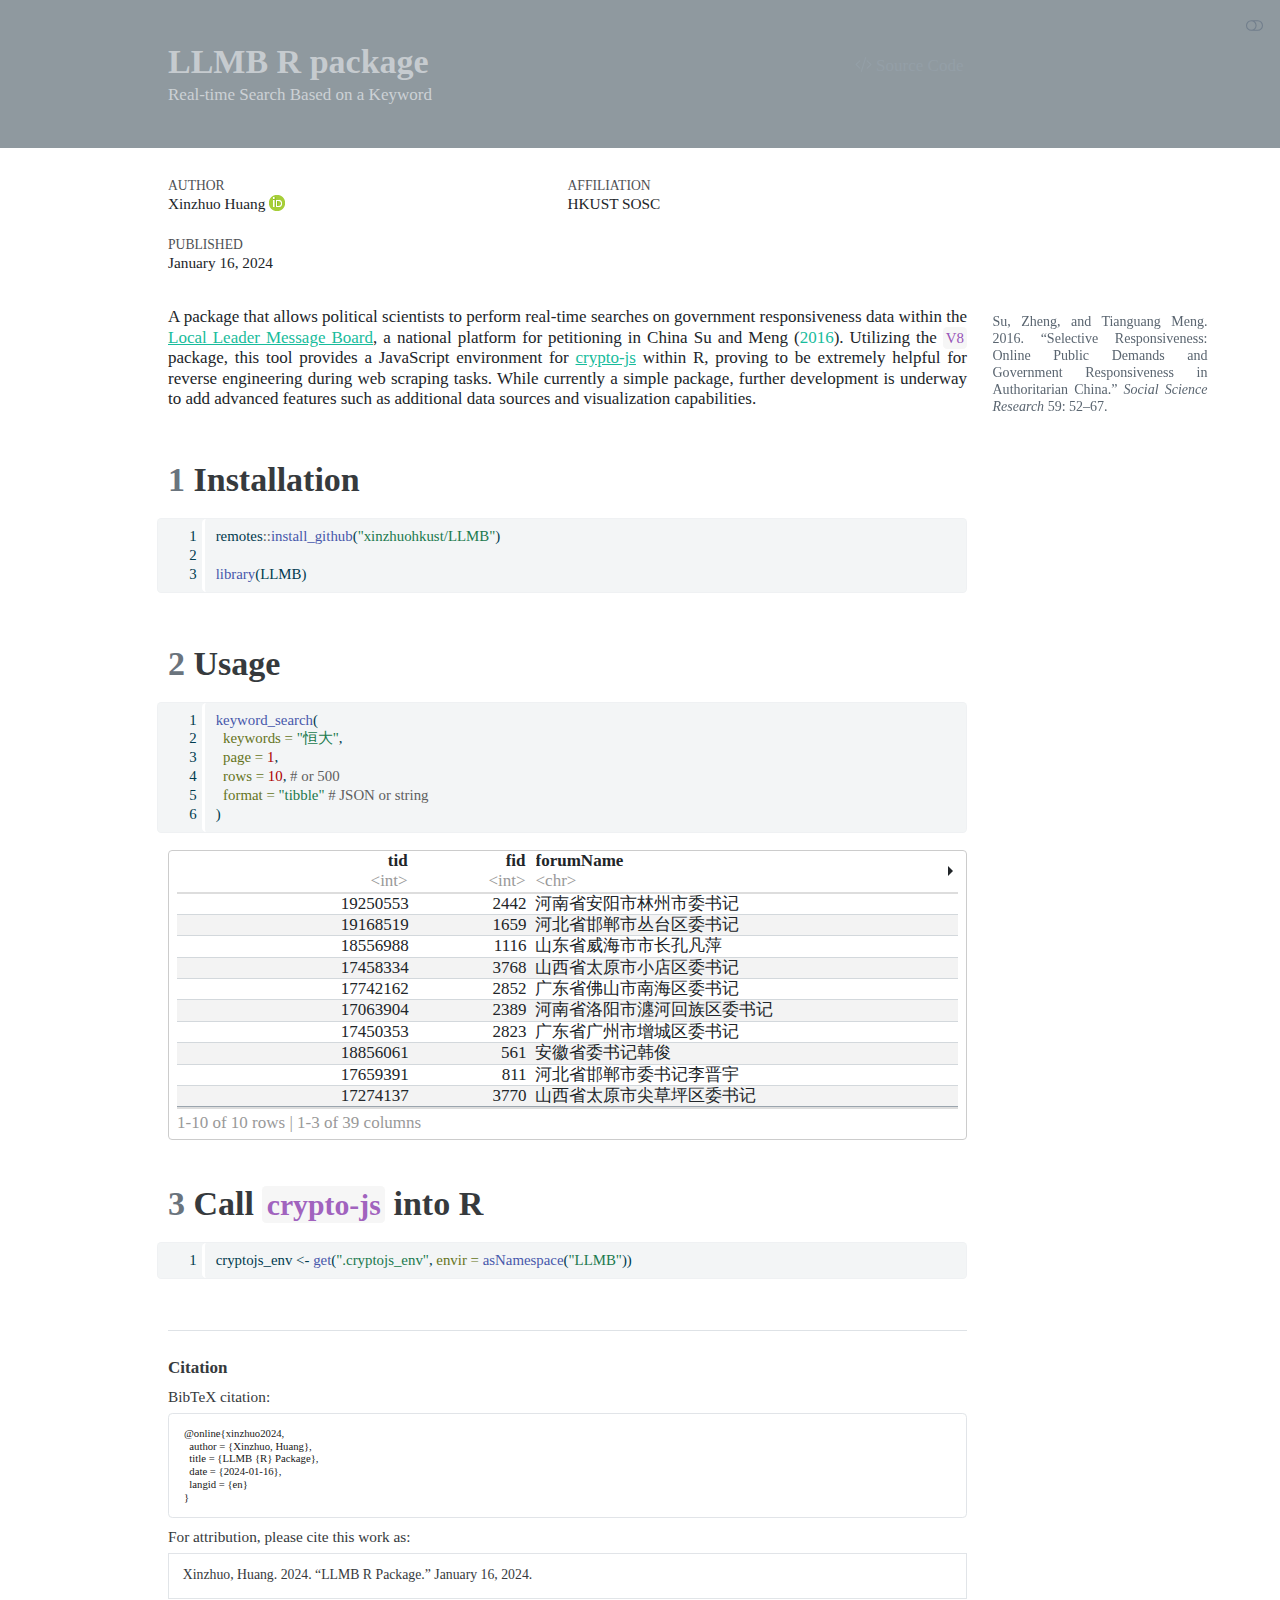
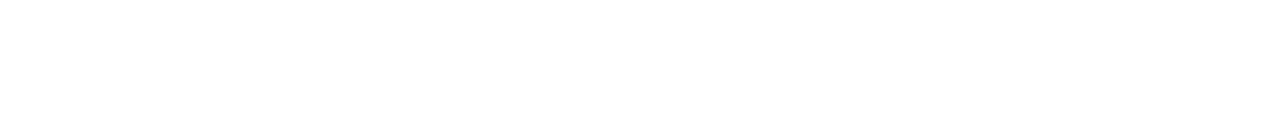
==== LLMB.html @ bee743d1 "Tue, Jan 16, 2024 11:33:37 PM" ====
<!DOCTYPE html>
<html xmlns="http://www.w3.org/1999/xhtml" lang="en" xml:lang="en"><head>

<meta charset="utf-8">
<meta name="generator" content="quarto-1.3.450">

<meta name="viewport" content="width=device-width, initial-scale=1.0, user-scalable=yes">

<meta name="author" content="Xinzhuo Huang">
<meta name="dcterms.date" content="2024-01-16">
<meta name="description" content="Real-time Search Based on a Keyword">

<title>LLMB R package</title>
<style>
code{white-space: pre-wrap;}
span.smallcaps{font-variant: small-caps;}
div.columns{display: flex; gap: min(4vw, 1.5em);}
div.column{flex: auto; overflow-x: auto;}
div.hanging-indent{margin-left: 1.5em; text-indent: -1.5em;}
ul.task-list{list-style: none;}
ul.task-list li input[type="checkbox"] {
  width: 0.8em;
  margin: 0 0.8em 0.2em -1em; /* quarto-specific, see https://github.com/quarto-dev/quarto-cli/issues/4556 */ 
  vertical-align: middle;
}
/* CSS for syntax highlighting */
pre > code.sourceCode { white-space: pre; position: relative; }
pre > code.sourceCode > span { display: inline-block; line-height: 1.25; }
pre > code.sourceCode > span:empty { height: 1.2em; }
.sourceCode { overflow: visible; }
code.sourceCode > span { color: inherit; text-decoration: inherit; }
div.sourceCode { margin: 1em 0; }
pre.sourceCode { margin: 0; }
@media screen {
div.sourceCode { overflow: auto; }
}
@media print {
pre > code.sourceCode { white-space: pre-wrap; }
pre > code.sourceCode > span { text-indent: -5em; padding-left: 5em; }
}
pre.numberSource code
  { counter-reset: source-line 0; }
pre.numberSource code > span
  { position: relative; left: -4em; counter-increment: source-line; }
pre.numberSource code > span > a:first-child::before
  { content: counter(source-line);
    position: relative; left: -1em; text-align: right; vertical-align: baseline;
    border: none; display: inline-block;
    -webkit-touch-callout: none; -webkit-user-select: none;
    -khtml-user-select: none; -moz-user-select: none;
    -ms-user-select: none; user-select: none;
    padding: 0 4px; width: 4em;
  }
pre.numberSource { margin-left: 3em;  padding-left: 4px; }
div.sourceCode
  {   }
@media screen {
pre > code.sourceCode > span > a:first-child::before { text-decoration: underline; }
}
/* CSS for citations */
div.csl-bib-body { }
div.csl-entry {
  clear: both;
}
.hanging-indent div.csl-entry {
  margin-left:2em;
  text-indent:-2em;
}
div.csl-left-margin {
  min-width:2em;
  float:left;
}
div.csl-right-inline {
  margin-left:2em;
  padding-left:1em;
}
div.csl-indent {
  margin-left: 2em;
}</style>


<script src="LLMB_files/libs/clipboard/clipboard.min.js"></script>
<script src="LLMB_files/libs/quarto-html/quarto.js"></script>
<script src="LLMB_files/libs/quarto-html/popper.min.js"></script>
<script src="LLMB_files/libs/quarto-html/tippy.umd.min.js"></script>
<script src="LLMB_files/libs/quarto-html/anchor.min.js"></script>
<link href="LLMB_files/libs/quarto-html/tippy.css" rel="stylesheet">
<link href="LLMB_files/libs/quarto-html/quarto-syntax-highlighting.css" rel="stylesheet" class="quarto-color-scheme" id="quarto-text-highlighting-styles">
<link href="LLMB_files/libs/quarto-html/quarto-syntax-highlighting-dark.css" rel="prefetch" class="quarto-color-scheme quarto-color-alternate" id="quarto-text-highlighting-styles">
<script src="LLMB_files/libs/bootstrap/bootstrap.min.js"></script>
<link href="LLMB_files/libs/bootstrap/bootstrap-icons.css" rel="stylesheet">
<link href="LLMB_files/libs/bootstrap/bootstrap.min.css" rel="stylesheet" class="quarto-color-scheme" id="quarto-bootstrap" data-mode="light">
<link href="LLMB_files/libs/bootstrap/bootstrap-dark.min.css" rel="prefetch" class="quarto-color-scheme quarto-color-alternate" id="quarto-bootstrap" data-mode="dark">
<style>html{ scroll-behavior: smooth; }</style>
<script type="application/json" class="js-hypothesis-config">
{
  "theme": "clean"
}
</script>
<script async="" src="https://hypothes.is/embed.js"></script>
<style>

      .quarto-title-block .quarto-title-banner {
        background: #8F999F;
      }
</style>

<link href="LLMB_files/libs/pagedtable-1.1/css/pagedtable.css" rel="stylesheet">
<script src="LLMB_files/libs/pagedtable-1.1/js/pagedtable.js"></script>


</head>

<body>

<header id="title-block-header" class="quarto-title-block default page-columns page-full">
  <div class="quarto-title-banner page-columns page-full">
    <div class="quarto-title column-body">
      <div class="quarto-title-block"><div><h1 class="title">LLMB R package</h1><button type="button" class="btn code-tools-button" id="quarto-code-tools-source"><i class="bi"></i> Source Code</button></div></div>
                  <div>
        <div class="description">
          Real-time Search Based on a Keyword
        </div>
      </div>
                </div>
  </div>
    
  <div class="quarto-title-meta-author">
    <div class="quarto-title-meta-heading">Author</div>
    <div class="quarto-title-meta-heading">Affiliation</div>
    
      <div class="quarto-title-meta-contents">
      <p class="author">Xinzhuo Huang <a href="https://orcid.org/0009-0007-6448-5114" class="quarto-title-author-orcid"> <img src="[data-uri]"></a></p>
    </div>
      <div class="quarto-title-meta-contents">
          <p class="affiliation">
              HKUST SOSC
            </p>
        </div>
      </div>

  <div class="quarto-title-meta">

        
      <div>
      <div class="quarto-title-meta-heading">Published</div>
      <div class="quarto-title-meta-contents">
        <p class="date">January 16, 2024</p>
      </div>
    </div>
    
      
    </div>
    
  
  </header><div id="quarto-content" class="page-columns page-rows-contents page-layout-article">
<div id="quarto-margin-sidebar" class="sidebar margin-sidebar">
</div>
<main class="content quarto-banner-title-block page-columns page-full" id="quarto-document-content">




<style>
body {text-align: justify}
</style>
<p>A package that allows political scientists to perform real-time searches on government responsiveness data within the <a href="https://liuyan.people.com.cn/">Local Leader Message Board</a>, a national platform for petitioning in China <span class="citation" data-cites="su2016selective">Su and Meng (<a href="#ref-su2016selective" role="doc-biblioref">2016</a>)</span>. Utilizing the <code>V8</code> package, this tool provides a JavaScript environment for <a href="https://www.npmjs.com/package/crypto-js">crypto-js</a> within R, proving to be extremely helpful for reverse engineering during web scraping tasks. While currently a simple package, further development is underway to add advanced features such as additional data sources and visualization capabilities.</p>
<div class="no-row-height column-margin column-container"><div id="ref-su2016selective" class="csl-entry" role="listitem">
Su, Zheng, and Tianguang Meng. 2016. <span>“Selective Responsiveness: Online Public Demands and Government Responsiveness in Authoritarian China.”</span> <em>Social Science Research</em> 59: 52–67.
</div></div><section id="installation" class="level1" data-number="1">
<h1 data-number="1"><span class="header-section-number">1</span> Installation</h1>
<div class="cell">
<div class="sourceCode cell-code" id="cb1"><pre class="sourceCode numberSource r number-lines code-with-copy"><code class="sourceCode r"><span id="cb1-1"><a href="#cb1-1"></a>remotes<span class="sc">::</span><span class="fu">install_github</span>(<span class="st">"xinzhuohkust/LLMB"</span>)</span>
<span id="cb1-2"><a href="#cb1-2"></a></span>
<span id="cb1-3"><a href="#cb1-3"></a><span class="fu">library</span>(LLMB)</span></code><button title="Copy to Clipboard" class="code-copy-button"><i class="bi"></i></button></pre></div>
</div>
</section>
<section id="usage" class="level1" data-number="2">
<h1 data-number="2"><span class="header-section-number">2</span> Usage</h1>
<div class="cell">
<div class="sourceCode cell-code" id="cb2"><pre class="sourceCode numberSource r number-lines code-with-copy"><code class="sourceCode r"><span id="cb2-1"><a href="#cb2-1"></a><span class="fu">keyword_search</span>(</span>
<span id="cb2-2"><a href="#cb2-2"></a>  <span class="at">keywords =</span> <span class="st">"恒大"</span>,</span>
<span id="cb2-3"><a href="#cb2-3"></a>  <span class="at">page =</span> <span class="dv">1</span>,</span>
<span id="cb2-4"><a href="#cb2-4"></a>  <span class="at">rows =</span> <span class="dv">10</span>, <span class="co"># or 500</span></span>
<span id="cb2-5"><a href="#cb2-5"></a>  <span class="at">format =</span> <span class="st">"tibble"</span> <span class="co"># JSON or string</span></span>
<span id="cb2-6"><a href="#cb2-6"></a>)</span></code><button title="Copy to Clipboard" class="code-copy-button"><i class="bi"></i></button></pre></div>
</div>
<div class="cell">
<div class="cell-output-display">

<div data-pagedtable="false">
  <script data-pagedtable-source="" type="application/json">
{"columns":[{"label":["tid"],"name":[1],"type":["int"],"align":["right"]},{"label":["fid"],"name":[2],"type":["int"],"align":["right"]},{"label":["forumName"],"name":[3],"type":["chr"],"align":["left"]},{"label":["subject"],"name":[4],"type":["chr"],"align":["left"]},{"label":["nickName"],"name":[5],"type":["chr"],"align":["left"]},{"label":["typeId"],"name":[6],"type":["int"],"align":["right"]},{"label":["domainId"],"name":[7],"type":["int"],"align":["right"]},{"label":["typeName"],"name":[8],"type":["chr"],"align":["left"]},{"label":["domainName"],"name":[9],"type":["chr"],"align":["left"]},{"label":["stateInfo"],"name":[10],"type":["chr"],"align":["left"]},{"label":["createDateline"],"name":[11],"type":["dttm"],"align":["right"]},{"label":["dateline"],"name":[12],"type":["dttm"],"align":["right"]},{"label":["userType"],"name":[13],"type":["int"],"align":["right"]},{"label":["videoDuration"],"name":[14],"type":["int"],"align":["right"]},{"label":["content"],"name":[15],"type":["chr"],"align":["left"]},{"label":["threadsCheckTime"],"name":[16],"type":["int"],"align":["right"]},{"label":["attachment"],"name":[17],"type":["int"],"align":["right"]},{"label":["threadState"],"name":[18],"type":["int"],"align":["right"]},{"label":["lastAnswerTime"],"name":[19],"type":["int"],"align":["right"]},{"label":["feedbackState"],"name":[20],"type":["int"],"align":["right"]},{"label":["processState"],"name":[21],"type":["int"],"align":["right"]},{"label":["traceState"],"name":[22],"type":["int"],"align":["right"]},{"label":["traceStateDesc"],"name":[23],"type":["chr"],"align":["left"]},{"label":["fav"],"name":[24],"type":["int"],"align":["right"]},{"label":["favNum"],"name":[25],"type":["int"],"align":["right"]},{"label":["likesNum"],"name":[26],"type":["int"],"align":["right"]},{"label":["position"],"name":[27],"type":["int"],"align":["right"]},{"label":["markState"],"name":[28],"type":["int"],"align":["right"]},{"label":["publicAttachment"],"name":[29],"type":["int"],"align":["right"]},{"label":["publicState"],"name":[30],"type":["int"],"align":["right"]},{"label":["lastUpdate"],"name":[31],"type":["dttm"],"align":["right"]},{"label":["collectId"],"name":[32],"type":["int"],"align":["right"]},{"label":["topicId"],"name":[33],"type":["int"],"align":["right"]},{"label":["satisfactionType"],"name":[34],"type":["int"],"align":["right"]},{"label":["forumPathName"],"name":[35],"type":["chr"],"align":["left"]},{"label":["leaderAttention"],"name":[36],"type":["int"],"align":["right"]},{"label":["hurryAuthority"],"name":[37],"type":["int"],"align":["right"]},{"label":["readState"],"name":[38],"type":["int"],"align":["right"]},{"label":["threadPlace"],"name":[39],"type":["chr"],"align":["left"]}],"data":[{"1":"19250553","2":"2442","3":"河南省安阳市林州市委书记","4":"林州<label style='color:#D5313F'>恒<\/label><label style='color:#D5313F'>大<\/label>燃气","5":"18********5","6":"2","7":"7","8":"投诉/求助","9":"城建","10":"已办理","11":"2023-11-13 11:57:02","12":"2023-11-13 11:57:02","13":"0","14":"0","15":"林州<label style='color:#D5313F'>恒<\/label><label style='color:#D5313F'>大<\/label>燃气什么时间能通？今年暖气会不会通？","16":"1699922963","17":"0","18":"1","19":"1700613577","20":"0","21":"2","22":"3","23":"已回复待评价","24":"0","25":"0","26":"0","27":"0","28":"0","29":"0","30":"1","31":"2023-12-07 08:41:29","32":"0","33":"0","34":"2","35":"河南省林州市委书记","36":"0","37":"0","38":"0","39":"NA"},{"1":"19168519","2":"1659","3":"河北省邯郸市丛台区委书记","4":"丛台区<label style='color:#D5313F'>恒<\/label><label style='color:#D5313F'>大<\/label>绿洲","5":"18********8","6":"1","7":"7","8":"咨询","9":"城建","10":"已办理","11":"2023-11-01 09:27:46","12":"2023-11-01 09:27:46","13":"0","14":"0","15":"丛台区<label style='color:#D5313F'>恒<\/label><label style='color:#D5313F'>大<\/label>绿洲小区何时接入市政管网，何时有暖气，燃气，正式电。","16":"1698887325","17":"0","18":"1","19":"1702356056","20":"0","21":"1","22":"3","23":"已回复待评价","24":"0","25":"0","26":"0","27":"0","28":"0","29":"0","30":"1","31":"2023-12-27 12:41:53","32":"0","33":"0","34":"2","35":"河北省丛台区委书记","36":"0","37":"0","38":"0","39":"河北省邯郸市丛台区政府街与卢生庙南路交汇处东南侧（邯郸恒大绿洲）"},{"1":"18556988","2":"1116","3":"山东省威海市市长孔凡萍","4":"威海<label style='color:#D5313F'>恒<\/label><label style='color:#D5313F'>大<\/label>影院","5":"13********9","6":"2","7":"10","8":"投诉/求助","9":"文娱","10":"已办理","11":"2023-08-01 11:22:37","12":"2023-08-01 11:22:37","13":"0","14":"0","15":"<label style='color:#D5313F'>恒<\/label><label style='color:#D5313F'>大<\/label>影城内所有电梯都不好用，很不方便。希望部门处理","16":"1690871989","17":"0","18":"1","19":"1692174049","20":"0","21":"0","22":"3","23":"已回复待评价","24":"0","25":"0","26":"0","27":"0","28":"0","29":"0","30":"1","31":"2023-08-31 16:23:11","32":"0","33":"0","34":"2","35":"山东省威海市市长孔凡萍","36":"0","37":"0","38":"0","39":"NA"},{"1":"17458334","2":"3768","3":"山西省太原市小店区委书记","4":"<label style='color:#D5313F'>恒<\/label><label style='color:#D5313F'>大<\/label>绿洲漏水","5":"15********5","6":"2","7":"7","8":"投诉/求助","9":"城建","10":"已办理","11":"2023-03-01 11:55:55","12":"2023-03-01 11:55:55","13":"0","14":"0","15":"<label style='color:#D5313F'>恒<\/label><label style='color:#D5313F'>大<\/label>绿洲十一号楼整体漏水十年之久得不到解决，一楼家里都没办法住人了。","16":"1677661976","17":"0","18":"1","19":"1679018532","20":"0","21":"0","22":"1","23":"已回复待评价","24":"0","25":"1","26":"0","27":"0","28":"0","29":"0","30":"1","31":"2023-03-17 10:02:12","32":"0","33":"147","34":"0","35":"山西省小店区委书记","36":"0","37":"0","38":"0","39":"NA"},{"1":"17742162","2":"2852","3":"广东省佛山市南海区委书记","4":"<label style='color:#D5313F'>恒<\/label><label style='color:#D5313F'>大<\/label>悦府小学还是村小","5":"13********0","6":"2","7":"14","8":"投诉/求助","9":"教育","10":"已办理","11":"2023-04-07 08:37:39","12":"2023-04-07 08:37:39","13":"0","14":"0","15":"<label style='color:#D5313F'>恒<\/label><label style='color:#D5313F'>大<\/label>悦府交楼5年，3000多户的小区，门口的滨湖路规划通往穗盐西路，交楼5年，一直未通<label style='color:#D5313F'>恒<\/label><label style='color:#D5313F'>大<\/label>悦府一个南海艺术中心核心区的楼盘，小学还是河西小学诉求1、政府尽快打通滨湖路到穗盐西路的道路，改善民生2解决<label style='color:#D5313F'>恒<\/label><label style='color:#D5313F'>大<\/label>悦府的优质公立学位问题，暂未新建的话，分配到石门<label style='color:#D5313F'>大<\/label>沥小学。请政府重视<label style='color:#D5313F'>恒<\/label><label style='color:#D5313F'>大<\/label>悦府的问题，谢谢","16":"1680944492","17":"0","18":"1","19":"1682300726","20":"0","21":"2","22":"1","23":"已回复待评价","24":"0","25":"1","26":"0","27":"0","28":"0","29":"0","30":"1","31":"2023-04-24 09:45:26","32":"0","33":"0","34":"0","35":"广东省南海区委书记","36":"0","37":"0","38":"0","39":"NA"},{"1":"17063904","2":"2389","3":"河南省洛阳市瀍河回族区委书记","4":"<label style='color:#D5313F'>恒<\/label><label style='color:#D5313F'>大<\/label>绿洲乱停车","5":"17********2","6":"5","7":"7","8":"建言","9":"城建","10":"已办理","11":"2023-01-01 20:23:35","12":"2023-01-01 20:23:35","13":"0","14":"0","15":"<label style='color:#D5313F'>恒<\/label><label style='color:#D5313F'>大<\/label>绿洲西区三川大道辅道。三车道违停车辆能占用两个车道，严重影响车辆通行安全。 \\n中州东路<label style='color:#D5313F'>恒<\/label><label style='color:#D5313F'>大<\/label>绿洲天弟门口，违停车辆能从非机动车道排到中州路上，严重影响出行安全。","16":"1672636344","17":"0","18":"1","19":"1673853890","20":"1","21":"0","22":"3","23":"一次评价待解释","24":"0","25":"0","26":"0","27":"0","28":"0","29":"0","30":"1","31":"2023-11-22 13:46:24","32":"0","33":"0","34":"1","35":"河南省瀍河回族区委书记","36":"0","37":"0","38":"0","39":"NA"},{"1":"17450353","2":"2823","3":"广东省广州市增城区委书记","4":"请问<label style='color:#D5313F'>恒<\/label><label style='color:#D5313F'>大<\/label>紫荆学府的小学目前有何进展","5":"18********0","6":"1","7":"7","8":"咨询","9":"城建","10":"已办理","11":"2023-02-28 16:32:53","12":"2023-02-28 16:32:53","13":"0","14":"0","15":"<label style='color:#D5313F'>恒<\/label><label style='color:#D5313F'>大<\/label>紫荆学府附近有个小学，之前是<label style='color:#D5313F'>恒<\/label><label style='color:#D5313F'>大<\/label>复杂建设的，现在<label style='color:#D5313F'>恒<\/label><label style='color:#D5313F'>大<\/label>退场以后这个学校一直停工。请问这个学校目前有什么安排","16":"1677652220","17":"0","18":"1","19":"1678088276","20":"0","21":"2","22":"1","23":"已回复待评价","24":"0","25":"0","26":"0","27":"0","28":"0","29":"0","30":"1","31":"2023-03-06 15:37:56","32":"0","33":"0","34":"0","35":"广东省增城区委书记","36":"0","37":"0","38":"0","39":"NA"},{"1":"18856061","2":"561","3":"安徽省委书记韩俊","4":"铜陵<label style='color:#D5313F'>恒<\/label><label style='color:#D5313F'>大<\/label>御府物业费问题","5":"18********0","6":"2","7":"7","8":"投诉/求助","9":"城建","10":"已办理","11":"2023-09-10 13:32:06","12":"2023-09-10 13:32:06","13":"0","14":"0","15":"尊敬的市委书记，我是一名遵纪守法的公民，现有以下事情求助市委市政府：1、购买铜陵<label style='color:#D5313F'>恒<\/label><label style='color:#D5313F'>大<\/label>御府房屋时承诺减免3年物业费，现<label style='color:#D5313F'>恒<\/label><label style='color:#D5313F'>大<\/label>御府物业公司拒不承认，还催缴我的物业费。希望<label style='color:#D5313F'>恒<\/label><label style='color:#D5313F'>大<\/label>物业遵守法律，尊重契约，履行减免三年物业费。2、<label style='color:#D5313F'>恒<\/label><label style='color:#D5313F'>大<\/label>御府交房时未精装修完成，装修甩项补偿了7万多的空头“支票”，万般无奈下选了一个车","16":"1694401740","17":"0","18":"1","19":"1695112430","20":"0","21":"0","22":"3","23":"已回复待评价","24":"0","25":"0","26":"0","27":"0","28":"0","29":"0","30":"1","31":"2023-10-04 16:34:33","32":"0","33":"0","34":"2","35":"安徽省委书记韩俊","36":"0","37":"0","38":"0","39":"NA"},{"1":"17659391","2":"811","3":"河北省邯郸市委书记李晋宇","4":"丛台区<label style='color:#D5313F'>恒<\/label><label style='color:#D5313F'>大<\/label>绿洲孩子无学可上","5":"15********2","6":"2","7":"14","8":"投诉/求助","9":"教育","10":"已办理","11":"2023-03-24 16:48:29","12":"2023-03-24 16:48:29","13":"0","14":"0","15":"我是邯郸市丛台区<label style='color:#D5313F'>恒<\/label><label style='color:#D5313F'>大<\/label>绿洲业主，现在<label style='color:#D5313F'>恒<\/label><label style='color:#D5313F'>大<\/label>绿洲已交房，可是孩子无法上学，没有片内小学，现在孩子无学可上了，诚请领导协调孩子上学问题。","16":"1679834996","17":"0","18":"1","19":"1681721970","20":"0","21":"1","22":"1","23":"已回复待评价","24":"0","25":"1","26":"0","27":"0","28":"0","29":"0","30":"1","31":"2023-04-17 16:59:30","32":"0","33":"0","34":"0","35":"河北省邯郸市委书记李晋宇","36":"0","37":"0","38":"0","39":"河北省邯郸市丛台区中华北大街（丛台区黄粱梦镇芦英堡村）"},{"1":"17274137","2":"3770","3":"山西省太原市尖草坪区委书记","4":"<label style='color:#D5313F'>恒<\/label><label style='color:#D5313F'>大<\/label>御景湾对口学校咨询","5":"13********5","6":"1","7":"14","8":"咨询","9":"教育","10":"已办理","11":"2023-02-08 15:31:59","12":"2023-02-08 15:31:59","13":"0","14":"0","15":"1.<label style='color:#D5313F'>恒<\/label><label style='color:#D5313F'>大<\/label>御景湾对口中学是哪一所2.<label style='color:#D5313F'>恒<\/label><label style='color:#D5313F'>大<\/label>御景湾小升初是需要摇号么，还是直升","16":"1675987416","17":"0","18":"1","19":"1677139434","20":"0","21":"2","22":"1","23":"已回复待评价","24":"0","25":"0","26":"0","27":"0","28":"0","29":"0","30":"1","31":"2023-02-23 16:03:54","32":"0","33":"0","34":"0","35":"山西省尖草坪区委书记","36":"0","37":"0","38":"0","39":"NA"}],"options":{"columns":{"min":{},"max":[10]},"rows":{"min":[10],"max":[10]},"pages":{}}}
  </script>
</div>
</div>
</div>
</section>
<section id="call-crypto-js-into-r" class="level1" data-number="3">
<h1 data-number="3"><span class="header-section-number">3</span> Call <code>crypto-js</code> into R</h1>
<div class="cell">
<div class="sourceCode cell-code" id="cb3"><pre class="sourceCode numberSource r number-lines code-with-copy"><code class="sourceCode r"><span id="cb3-1"><a href="#cb3-1"></a>cryptojs_env <span class="ot">&lt;-</span> <span class="fu">get</span>(<span class="st">".cryptojs_env"</span>, <span class="at">envir =</span> <span class="fu">asNamespace</span>(<span class="st">"LLMB"</span>))</span></code><button title="Copy to Clipboard" class="code-copy-button"><i class="bi"></i></button></pre></div>
</div>
<!-- -->


</section>

<div id="quarto-appendix" class="default"><section class="quarto-appendix-contents"><h2 class="anchored quarto-appendix-heading">Citation</h2><div><div class="quarto-appendix-secondary-label">BibTeX citation:</div><pre class="sourceCode code-with-copy quarto-appendix-bibtex"><code class="sourceCode bibtex">@online{xinzhuo2024,
  author = {Xinzhuo, Huang},
  title = {LLMB {R} Package},
  date = {2024-01-16},
  langid = {en}
}
</code><button title="Copy to Clipboard" class="code-copy-button"><i class="bi"></i></button></pre><div class="quarto-appendix-secondary-label">For attribution, please cite this work as:</div><div id="ref-xinzhuo2024" class="csl-entry quarto-appendix-citeas" role="listitem">
Xinzhuo, Huang. 2024. <span>“LLMB R Package.”</span> January 16, 2024.
</div></div></section></div></main>
<!-- /main column -->
<script id="quarto-html-after-body" type="application/javascript">
window.document.addEventListener("DOMContentLoaded", function (event) {
  const toggleBodyColorMode = (bsSheetEl) => {
    const mode = bsSheetEl.getAttribute("data-mode");
    const bodyEl = window.document.querySelector("body");
    if (mode === "dark") {
      bodyEl.classList.add("quarto-dark");
      bodyEl.classList.remove("quarto-light");
    } else {
      bodyEl.classList.add("quarto-light");
      bodyEl.classList.remove("quarto-dark");
    }
  }
  const toggleBodyColorPrimary = () => {
    const bsSheetEl = window.document.querySelector("link#quarto-bootstrap");
    if (bsSheetEl) {
      toggleBodyColorMode(bsSheetEl);
    }
  }
  toggleBodyColorPrimary();  
  const disableStylesheet = (stylesheets) => {
    for (let i=0; i < stylesheets.length; i++) {
      const stylesheet = stylesheets[i];
      stylesheet.rel = 'prefetch';
    }
  }
  const enableStylesheet = (stylesheets) => {
    for (let i=0; i < stylesheets.length; i++) {
      const stylesheet = stylesheets[i];
      stylesheet.rel = 'stylesheet';
    }
  }
  const manageTransitions = (selector, allowTransitions) => {
    const els = window.document.querySelectorAll(selector);
    for (let i=0; i < els.length; i++) {
      const el = els[i];
      if (allowTransitions) {
        el.classList.remove('notransition');
      } else {
        el.classList.add('notransition');
      }
    }
  }
  const toggleColorMode = (alternate) => {
    // Switch the stylesheets
    const alternateStylesheets = window.document.querySelectorAll('link.quarto-color-scheme.quarto-color-alternate');
    manageTransitions('#quarto-margin-sidebar .nav-link', false);
    if (alternate) {
      enableStylesheet(alternateStylesheets);
      for (const sheetNode of alternateStylesheets) {
        if (sheetNode.id === "quarto-bootstrap") {
          toggleBodyColorMode(sheetNode);
        }
      }
    } else {
      disableStylesheet(alternateStylesheets);
      toggleBodyColorPrimary();
    }
    manageTransitions('#quarto-margin-sidebar .nav-link', true);
    // Switch the toggles
    const toggles = window.document.querySelectorAll('.quarto-color-scheme-toggle');
    for (let i=0; i < toggles.length; i++) {
      const toggle = toggles[i];
      if (toggle) {
        if (alternate) {
          toggle.classList.add("alternate");     
        } else {
          toggle.classList.remove("alternate");
        }
      }
    }
    // Hack to workaround the fact that safari doesn't
    // properly recolor the scrollbar when toggling (#1455)
    if (navigator.userAgent.indexOf('Safari') > 0 && navigator.userAgent.indexOf('Chrome') == -1) {
      manageTransitions("body", false);
      window.scrollTo(0, 1);
      setTimeout(() => {
        window.scrollTo(0, 0);
        manageTransitions("body", true);
      }, 40);  
    }
  }
  const isFileUrl = () => { 
    return window.location.protocol === 'file:';
  }
  const hasAlternateSentinel = () => {  
    let styleSentinel = getColorSchemeSentinel();
    if (styleSentinel !== null) {
      return styleSentinel === "alternate";
    } else {
      return false;
    }
  }
  const setStyleSentinel = (alternate) => {
    const value = alternate ? "alternate" : "default";
    if (!isFileUrl()) {
      window.localStorage.setItem("quarto-color-scheme", value);
    } else {
      localAlternateSentinel = value;
    }
  }
  const getColorSchemeSentinel = () => {
    if (!isFileUrl()) {
      const storageValue = window.localStorage.getItem("quarto-color-scheme");
      return storageValue != null ? storageValue : localAlternateSentinel;
    } else {
      return localAlternateSentinel;
    }
  }
  let localAlternateSentinel = 'default';
  // Dark / light mode switch
  window.quartoToggleColorScheme = () => {
    // Read the current dark / light value 
    let toAlternate = !hasAlternateSentinel();
    toggleColorMode(toAlternate);
    setStyleSentinel(toAlternate);
  };
  // Ensure there is a toggle, if there isn't float one in the top right
  if (window.document.querySelector('.quarto-color-scheme-toggle') === null) {
    const a = window.document.createElement('a');
    a.classList.add('top-right');
    a.classList.add('quarto-color-scheme-toggle');
    a.href = "";
    a.onclick = function() { try { window.quartoToggleColorScheme(); } catch {} return false; };
    const i = window.document.createElement("i");
    i.classList.add('bi');
    a.appendChild(i);
    window.document.body.appendChild(a);
  }
  // Switch to dark mode if need be
  if (hasAlternateSentinel()) {
    toggleColorMode(true);
  } else {
    toggleColorMode(false);
  }
  const icon = "";
  const anchorJS = new window.AnchorJS();
  anchorJS.options = {
    placement: 'right',
    icon: icon
  };
  anchorJS.add('.anchored');
  const isCodeAnnotation = (el) => {
    for (const clz of el.classList) {
      if (clz.startsWith('code-annotation-')) {                     
        return true;
      }
    }
    return false;
  }
  const clipboard = new window.ClipboardJS('.code-copy-button', {
    text: function(trigger) {
      const codeEl = trigger.previousElementSibling.cloneNode(true);
      for (const childEl of codeEl.children) {
        if (isCodeAnnotation(childEl)) {
          childEl.remove();
        }
      }
      return codeEl.innerText;
    }
  });
  clipboard.on('success', function(e) {
    // button target
    const button = e.trigger;
    // don't keep focus
    button.blur();
    // flash "checked"
    button.classList.add('code-copy-button-checked');
    var currentTitle = button.getAttribute("title");
    button.setAttribute("title", "Copied!");
    let tooltip;
    if (window.bootstrap) {
      button.setAttribute("data-bs-toggle", "tooltip");
      button.setAttribute("data-bs-placement", "left");
      button.setAttribute("data-bs-title", "Copied!");
      tooltip = new bootstrap.Tooltip(button, 
        { trigger: "manual", 
          customClass: "code-copy-button-tooltip",
          offset: [0, -8]});
      tooltip.show();    
    }
    setTimeout(function() {
      if (tooltip) {
        tooltip.hide();
        button.removeAttribute("data-bs-title");
        button.removeAttribute("data-bs-toggle");
        button.removeAttribute("data-bs-placement");
      }
      button.setAttribute("title", currentTitle);
      button.classList.remove('code-copy-button-checked');
    }, 1000);
    // clear code selection
    e.clearSelection();
  });
  const viewSource = window.document.getElementById('quarto-view-source') ||
                     window.document.getElementById('quarto-code-tools-source');
  if (viewSource) {
    const sourceUrl = viewSource.getAttribute("data-quarto-source-url");
    viewSource.addEventListener("click", function(e) {
      if (sourceUrl) {
        // rstudio viewer pane
        if (/\bcapabilities=\b/.test(window.location)) {
          window.open(sourceUrl);
        } else {
          window.location.href = sourceUrl;
        }
      } else {
        const modal = new bootstrap.Modal(document.getElementById('quarto-embedded-source-code-modal'));
        modal.show();
      }
      return false;
    });
  }
  function toggleCodeHandler(show) {
    return function(e) {
      const detailsSrc = window.document.querySelectorAll(".cell > details > .sourceCode");
      for (let i=0; i<detailsSrc.length; i++) {
        const details = detailsSrc[i].parentElement;
        if (show) {
          details.open = true;
        } else {
          details.removeAttribute("open");
        }
      }
      const cellCodeDivs = window.document.querySelectorAll(".cell > .sourceCode");
      const fromCls = show ? "hidden" : "unhidden";
      const toCls = show ? "unhidden" : "hidden";
      for (let i=0; i<cellCodeDivs.length; i++) {
        const codeDiv = cellCodeDivs[i];
        if (codeDiv.classList.contains(fromCls)) {
          codeDiv.classList.remove(fromCls);
          codeDiv.classList.add(toCls);
        } 
      }
      return false;
    }
  }
  const hideAllCode = window.document.getElementById("quarto-hide-all-code");
  if (hideAllCode) {
    hideAllCode.addEventListener("click", toggleCodeHandler(false));
  }
  const showAllCode = window.document.getElementById("quarto-show-all-code");
  if (showAllCode) {
    showAllCode.addEventListener("click", toggleCodeHandler(true));
  }
  function tippyHover(el, contentFn) {
    const config = {
      allowHTML: true,
      content: contentFn,
      maxWidth: 500,
      delay: 100,
      arrow: false,
      appendTo: function(el) {
          return el.parentElement;
      },
      interactive: true,
      interactiveBorder: 10,
      theme: 'quarto',
      placement: 'bottom-start'
    };
    window.tippy(el, config); 
  }
  const noterefs = window.document.querySelectorAll('a[role="doc-noteref"]');
  for (var i=0; i<noterefs.length; i++) {
    const ref = noterefs[i];
    tippyHover(ref, function() {
      // use id or data attribute instead here
      let href = ref.getAttribute('data-footnote-href') || ref.getAttribute('href');
      try { href = new URL(href).hash; } catch {}
      const id = href.replace(/^#\/?/, "");
      const note = window.document.getElementById(id);
      return note.innerHTML;
    });
  }
      let selectedAnnoteEl;
      const selectorForAnnotation = ( cell, annotation) => {
        let cellAttr = 'data-code-cell="' + cell + '"';
        let lineAttr = 'data-code-annotation="' +  annotation + '"';
        const selector = 'span[' + cellAttr + '][' + lineAttr + ']';
        return selector;
      }
      const selectCodeLines = (annoteEl) => {
        const doc = window.document;
        const targetCell = annoteEl.getAttribute("data-target-cell");
        const targetAnnotation = annoteEl.getAttribute("data-target-annotation");
        const annoteSpan = window.document.querySelector(selectorForAnnotation(targetCell, targetAnnotation));
        const lines = annoteSpan.getAttribute("data-code-lines").split(",");
        const lineIds = lines.map((line) => {
          return targetCell + "-" + line;
        })
        let top = null;
        let height = null;
        let parent = null;
        if (lineIds.length > 0) {
            //compute the position of the single el (top and bottom and make a div)
            const el = window.document.getElementById(lineIds[0]);
            top = el.offsetTop;
            height = el.offsetHeight;
            parent = el.parentElement.parentElement;
          if (lineIds.length > 1) {
            const lastEl = window.document.getElementById(lineIds[lineIds.length - 1]);
            const bottom = lastEl.offsetTop + lastEl.offsetHeight;
            height = bottom - top;
          }
          if (top !== null && height !== null && parent !== null) {
            // cook up a div (if necessary) and position it 
            let div = window.document.getElementById("code-annotation-line-highlight");
            if (div === null) {
              div = window.document.createElement("div");
              div.setAttribute("id", "code-annotation-line-highlight");
              div.style.position = 'absolute';
              parent.appendChild(div);
            }
            div.style.top = top - 2 + "px";
            div.style.height = height + 4 + "px";
            let gutterDiv = window.document.getElementById("code-annotation-line-highlight-gutter");
            if (gutterDiv === null) {
              gutterDiv = window.document.createElement("div");
              gutterDiv.setAttribute("id", "code-annotation-line-highlight-gutter");
              gutterDiv.style.position = 'absolute';
              const codeCell = window.document.getElementById(targetCell);
              const gutter = codeCell.querySelector('.code-annotation-gutter');
              gutter.appendChild(gutterDiv);
            }
            gutterDiv.style.top = top - 2 + "px";
            gutterDiv.style.height = height + 4 + "px";
          }
          selectedAnnoteEl = annoteEl;
        }
      };
      const unselectCodeLines = () => {
        const elementsIds = ["code-annotation-line-highlight", "code-annotation-line-highlight-gutter"];
        elementsIds.forEach((elId) => {
          const div = window.document.getElementById(elId);
          if (div) {
            div.remove();
          }
        });
        selectedAnnoteEl = undefined;
      };
      // Attach click handler to the DT
      const annoteDls = window.document.querySelectorAll('dt[data-target-cell]');
      for (const annoteDlNode of annoteDls) {
        annoteDlNode.addEventListener('click', (event) => {
          const clickedEl = event.target;
          if (clickedEl !== selectedAnnoteEl) {
            unselectCodeLines();
            const activeEl = window.document.querySelector('dt[data-target-cell].code-annotation-active');
            if (activeEl) {
              activeEl.classList.remove('code-annotation-active');
            }
            selectCodeLines(clickedEl);
            clickedEl.classList.add('code-annotation-active');
          } else {
            // Unselect the line
            unselectCodeLines();
            clickedEl.classList.remove('code-annotation-active');
          }
        });
      }
  const findCites = (el) => {
    const parentEl = el.parentElement;
    if (parentEl) {
      const cites = parentEl.dataset.cites;
      if (cites) {
        return {
          el,
          cites: cites.split(' ')
        };
      } else {
        return findCites(el.parentElement)
      }
    } else {
      return undefined;
    }
  };
  var bibliorefs = window.document.querySelectorAll('a[role="doc-biblioref"]');
  for (var i=0; i<bibliorefs.length; i++) {
    const ref = bibliorefs[i];
    const citeInfo = findCites(ref);
    if (citeInfo) {
      tippyHover(citeInfo.el, function() {
        var popup = window.document.createElement('div');
        citeInfo.cites.forEach(function(cite) {
          var citeDiv = window.document.createElement('div');
          citeDiv.classList.add('hanging-indent');
          citeDiv.classList.add('csl-entry');
          var biblioDiv = window.document.getElementById('ref-' + cite);
          if (biblioDiv) {
            citeDiv.innerHTML = biblioDiv.innerHTML;
          }
          popup.appendChild(citeDiv);
        });
        return popup.innerHTML;
      });
    }
  }
});
</script>
<script src="https://giscus.app/client.js" data-repo="xinzhuohkust/comments" data-repo-id="R_kgDOIfEW2g" data-category="General" data-category-id="DIC_kwDOIfEW2s4CStOg" data-mapping="title" data-reactions-enabled="1" data-emit-metadata="0" data-input-position="top" data-theme="light" data-lang="en" crossorigin="anonymous" async="">
</script><div class="modal fade" id="quarto-embedded-source-code-modal" tabindex="-1" aria-labelledby="quarto-embedded-source-code-modal-label" aria-hidden="true"><div class="modal-dialog modal-dialog-scrollable"><div class="modal-content"><div class="modal-header"><h5 class="modal-title" id="quarto-embedded-source-code-modal-label">Source Code</h5><button class="btn-close" data-bs-dismiss="modal"></button></div><div class="modal-body"><div class="">
<div class="sourceCode" id="cb4" data-shortcodes="false"><pre class="sourceCode numberSource markdown number-lines code-with-copy"><code class="sourceCode markdown"><span id="cb4-1"><a href="#cb4-1"></a><span class="co">---</span></span>
<span id="cb4-2"><a href="#cb4-2"></a><span class="an">title:</span><span class="co"> "LLMB R package"</span></span>
<span id="cb4-3"><a href="#cb4-3"></a><span class="an">description:</span><span class="co"> "Real-time Search Based on a Keyword "</span></span>
<span id="cb4-4"><a href="#cb4-4"></a><span class="an">date:</span><span class="co"> last-modified</span></span>
<span id="cb4-5"><a href="#cb4-5"></a><span class="an">bibliography:</span><span class="co"> references.bib</span></span>
<span id="cb4-6"><a href="#cb4-6"></a><span class="an">author:</span></span>
<span id="cb4-7"><a href="#cb4-7"></a><span class="co">  - name: Xinzhuo Huang</span></span>
<span id="cb4-8"><a href="#cb4-8"></a><span class="co">    orcid: 0009-0007-6448-5114</span></span>
<span id="cb4-9"><a href="#cb4-9"></a><span class="co">    email: xhuangcb@connect.ust.hk</span></span>
<span id="cb4-10"><a href="#cb4-10"></a><span class="co">    affiliations:</span></span>
<span id="cb4-11"><a href="#cb4-11"></a><span class="co">     - name: HKUST SOSC</span></span>
<span id="cb4-12"><a href="#cb4-12"></a><span class="an">title-block-banner:</span><span class="co"> "#8F999F"</span></span>
<span id="cb4-13"><a href="#cb4-13"></a><span class="an">citation:</span><span class="co"> </span></span>
<span id="cb4-14"><a href="#cb4-14"></a><span class="co">    author: Huang Xinzhuo</span></span>
<span id="cb4-15"><a href="#cb4-15"></a><span class="an">format:</span><span class="co"> </span></span>
<span id="cb4-16"><a href="#cb4-16"></a><span class="co">  html:</span></span>
<span id="cb4-17"><a href="#cb4-17"></a><span class="co">    code-line-numbers: true</span></span>
<span id="cb4-18"><a href="#cb4-18"></a><span class="co">    code-block-bg: true</span></span>
<span id="cb4-19"><a href="#cb4-19"></a><span class="co">    code-block-border-left: "#ffffff"</span></span>
<span id="cb4-20"><a href="#cb4-20"></a><span class="co">    code-tools:</span></span>
<span id="cb4-21"><a href="#cb4-21"></a><span class="co">      caption: "Source Code"</span></span>
<span id="cb4-22"><a href="#cb4-22"></a><span class="co">    smooth-scroll: true</span></span>
<span id="cb4-23"><a href="#cb4-23"></a><span class="co">    linestretch: 1.2</span></span>
<span id="cb4-24"><a href="#cb4-24"></a><span class="co">    df-print: paged</span></span>
<span id="cb4-25"><a href="#cb4-25"></a><span class="co">    theme:</span></span>
<span id="cb4-26"><a href="#cb4-26"></a><span class="co">      light: [flatly]</span></span>
<span id="cb4-27"><a href="#cb4-27"></a><span class="co">      dark: [darkly]</span></span>
<span id="cb4-28"><a href="#cb4-28"></a><span class="co">    code-fold: true</span></span>
<span id="cb4-29"><a href="#cb4-29"></a><span class="co">    code-summary: "Show the R code"</span></span>
<span id="cb4-30"><a href="#cb4-30"></a><span class="co">    toc: false</span></span>
<span id="cb4-31"><a href="#cb4-31"></a><span class="co">    citation-location: margin  </span></span>
<span id="cb4-32"><a href="#cb4-32"></a><span class="co">    reference-location: margin</span></span>
<span id="cb4-33"><a href="#cb4-33"></a><span class="co">    citations-hover: true</span></span>
<span id="cb4-34"><a href="#cb4-34"></a><span class="co">    toc-location: right</span></span>
<span id="cb4-35"><a href="#cb4-35"></a><span class="co">    number-sections: true</span></span>
<span id="cb4-36"><a href="#cb4-36"></a><span class="co">    monofont: Georia</span></span>
<span id="cb4-37"><a href="#cb4-37"></a><span class="co">    mainfont: Cambria Math</span></span>
<span id="cb4-38"><a href="#cb4-38"></a><span class="co">    link-citations: yes</span></span>
<span id="cb4-39"><a href="#cb4-39"></a><span class="co">    comments:</span></span>
<span id="cb4-40"><a href="#cb4-40"></a><span class="co">      giscus:</span></span>
<span id="cb4-41"><a href="#cb4-41"></a><span class="co">        repo: xinzhuohkust/comments</span></span>
<span id="cb4-42"><a href="#cb4-42"></a><span class="co">      hypothesis:</span></span>
<span id="cb4-43"><a href="#cb4-43"></a><span class="co">        theme: clean</span></span>
<span id="cb4-44"><a href="#cb4-44"></a></span>
<span id="cb4-45"><a href="#cb4-45"></a><span class="an">execute:</span></span>
<span id="cb4-46"><a href="#cb4-46"></a><span class="co">    warning: false</span></span>
<span id="cb4-47"><a href="#cb4-47"></a><span class="co">    message: false</span></span>
<span id="cb4-48"><a href="#cb4-48"></a><span class="co">    error: false</span></span>
<span id="cb4-49"><a href="#cb4-49"></a><span class="co">---</span></span>
<span id="cb4-50"><a href="#cb4-50"></a><span class="in">```{=html}</span></span>
<span id="cb4-51"><a href="#cb4-51"></a><span class="in">&lt;style&gt;</span></span>
<span id="cb4-52"><a href="#cb4-52"></a><span class="in">body {text-align: justify}</span></span>
<span id="cb4-53"><a href="#cb4-53"></a><span class="in">&lt;/style&gt;</span></span>
<span id="cb4-54"><a href="#cb4-54"></a><span class="in">```</span></span>
<span id="cb4-55"><a href="#cb4-55"></a>A package that allows political scientists to perform real-time searches on government responsiveness data within the <span class="co">[</span><span class="ot">Local Leader Message Board</span><span class="co">](https://liuyan.people.com.cn/)</span>, a national platform for petitioning in China @su2016selective. Utilizing the <span class="in">`V8`</span> package, this tool provides a JavaScript environment for <span class="co">[</span><span class="ot">crypto-js</span><span class="co">](https://www.npmjs.com/package/crypto-js)</span> within R, proving to be extremely helpful for reverse engineering during web scraping tasks. While currently a simple package, further development is underway to add advanced features such as additional data sources and visualization capabilities.</span>
<span id="cb4-56"><a href="#cb4-56"></a></span>
<span id="cb4-57"><a href="#cb4-57"></a><span class="fu"># Installation </span></span>
<span id="cb4-58"><a href="#cb4-58"></a></span>
<span id="cb4-61"><a href="#cb4-61"></a><span class="in">```{r}</span></span>
<span id="cb4-62"><a href="#cb4-62"></a><span class="co">#| eval: false</span></span>
<span id="cb4-63"><a href="#cb4-63"></a><span class="co">#| code-fold: false</span></span>
<span id="cb4-64"><a href="#cb4-64"></a>remotes<span class="sc">::</span><span class="fu">install_github</span>(<span class="st">"xinzhuohkust/LLMB"</span>)</span>
<span id="cb4-65"><a href="#cb4-65"></a></span>
<span id="cb4-66"><a href="#cb4-66"></a><span class="fu">library</span>(LLMB)</span>
<span id="cb4-67"><a href="#cb4-67"></a><span class="in">```</span></span>
<span id="cb4-68"><a href="#cb4-68"></a></span>
<span id="cb4-69"><a href="#cb4-69"></a><span class="fu"># Usage </span></span>
<span id="cb4-70"><a href="#cb4-70"></a></span>
<span id="cb4-73"><a href="#cb4-73"></a><span class="in">```{r}</span></span>
<span id="cb4-74"><a href="#cb4-74"></a><span class="co">#| eval: false</span></span>
<span id="cb4-75"><a href="#cb4-75"></a><span class="co">#| code-fold: false</span></span>
<span id="cb4-76"><a href="#cb4-76"></a><span class="fu">keyword_search</span>(</span>
<span id="cb4-77"><a href="#cb4-77"></a>  <span class="at">keywords =</span> <span class="st">"恒大"</span>,</span>
<span id="cb4-78"><a href="#cb4-78"></a>  <span class="at">page =</span> <span class="dv">1</span>,</span>
<span id="cb4-79"><a href="#cb4-79"></a>  <span class="at">rows =</span> <span class="dv">10</span>, <span class="co"># or 500</span></span>
<span id="cb4-80"><a href="#cb4-80"></a>  <span class="at">format =</span> <span class="st">"tibble"</span> <span class="co"># JSON or string</span></span>
<span id="cb4-81"><a href="#cb4-81"></a>)</span>
<span id="cb4-82"><a href="#cb4-82"></a><span class="in">```</span></span>
<span id="cb4-83"><a href="#cb4-83"></a></span>
<span id="cb4-86"><a href="#cb4-86"></a><span class="in">```{r}</span></span>
<span id="cb4-87"><a href="#cb4-87"></a><span class="co">#| echo: false</span></span>
<span id="cb4-88"><a href="#cb4-88"></a>pacman<span class="sc">::</span><span class="fu">p_load</span>(tidyverse, DT) </span>
<span id="cb4-89"><a href="#cb4-89"></a></span>
<span id="cb4-90"><a href="#cb4-90"></a><span class="fu">read_rds</span>(<span class="st">"sample_data/sample_data.Rds"</span>)</span>
<span id="cb4-91"><a href="#cb4-91"></a><span class="in">```</span></span>
<span id="cb4-92"><a href="#cb4-92"></a></span>
<span id="cb4-93"><a href="#cb4-93"></a><span class="fu"># Call `crypto-js` into R</span></span>
<span id="cb4-94"><a href="#cb4-94"></a></span>
<span id="cb4-97"><a href="#cb4-97"></a><span class="in">```{r}</span></span>
<span id="cb4-98"><a href="#cb4-98"></a><span class="co">#| code-fold: false</span></span>
<span id="cb4-99"><a href="#cb4-99"></a>cryptojs_env <span class="ot">&lt;-</span> <span class="fu">get</span>(<span class="st">".cryptojs_env"</span>, <span class="at">envir =</span> <span class="fu">asNamespace</span>(<span class="st">"LLMB"</span>))</span>
<span id="cb4-100"><a href="#cb4-100"></a><span class="in">```</span></span>
</code><button title="Copy to Clipboard" class="code-copy-button"><i class="bi"></i></button></pre></div>
</div></div></div></div></div>
</div> <!-- /content -->



<script src="LLMB_files/libs/quarto-html/zenscroll-min.js"></script>
</body></html>
---- LLMB_files/libs/quarto-html/tippy.css ----
.tippy-box[data-animation=fade][data-state=hidden]{opacity:0}[data-tippy-root]{max-width:calc(100vw - 10px)}.tippy-box{position:relative;background-color:#333;color:#fff;border-radius:4px;font-size:14px;line-height:1.4;white-space:normal;outline:0;transition-property:transform,visibility,opacity}.tippy-box[data-placement^=top]>.tippy-arrow{bottom:0}.tippy-box[data-placement^=top]>.tippy-arrow:before{bottom:-7px;left:0;border-width:8px 8px 0;border-top-color:initial;transform-origin:center top}.tippy-box[data-placement^=bottom]>.tippy-arrow{top:0}.tippy-box[data-placement^=bottom]>.tippy-arrow:before{top:-7px;left:0;border-width:0 8px 8px;border-bottom-color:initial;transform-origin:center bottom}.tippy-box[data-placement^=left]>.tippy-arrow{right:0}.tippy-box[data-placement^=left]>.tippy-arrow:before{border-width:8px 0 8px 8px;border-left-color:initial;right:-7px;transform-origin:center left}.tippy-box[data-placement^=right]>.tippy-arrow{left:0}.tippy-box[data-placement^=right]>.tippy-arrow:before{left:-7px;border-width:8px 8px 8px 0;border-right-color:initial;transform-origin:center right}.tippy-box[data-inertia][data-state=visible]{transition-timing-function:cubic-bezier(.54,1.5,.38,1.11)}.tippy-arrow{width:16px;height:16px;color:#333}.tippy-arrow:before{content:"";position:absolute;border-color:transparent;border-style:solid}.tippy-content{position:relative;padding:5px 9px;z-index:1}
---- LLMB_files/libs/quarto-html/quarto-syntax-highlighting.css ----
/* quarto syntax highlight colors */
:root {
  --quarto-hl-ot-color: #003B4F;
  --quarto-hl-at-color: #657422;
  --quarto-hl-ss-color: #20794D;
  --quarto-hl-an-color: #5E5E5E;
  --quarto-hl-fu-color: #4758AB;
  --quarto-hl-st-color: #20794D;
  --quarto-hl-cf-color: #003B4F;
  --quarto-hl-op-color: #5E5E5E;
  --quarto-hl-er-color: #AD0000;
  --quarto-hl-bn-color: #AD0000;
  --quarto-hl-al-color: #AD0000;
  --quarto-hl-va-color: #111111;
  --quarto-hl-bu-color: inherit;
  --quarto-hl-ex-color: inherit;
  --quarto-hl-pp-color: #AD0000;
  --quarto-hl-in-color: #5E5E5E;
  --quarto-hl-vs-color: #20794D;
  --quarto-hl-wa-color: #5E5E5E;
  --quarto-hl-do-color: #5E5E5E;
  --quarto-hl-im-color: #00769E;
  --quarto-hl-ch-color: #20794D;
  --quarto-hl-dt-color: #AD0000;
  --quarto-hl-fl-color: #AD0000;
  --quarto-hl-co-color: #5E5E5E;
  --quarto-hl-cv-color: #5E5E5E;
  --quarto-hl-cn-color: #8f5902;
  --quarto-hl-sc-color: #5E5E5E;
  --quarto-hl-dv-color: #AD0000;
  --quarto-hl-kw-color: #003B4F;
}

/* other quarto variables */
:root {
  --quarto-font-monospace: SFMono-Regular, Menlo, Monaco, Consolas, "Liberation Mono", "Courier New", monospace;
}

pre > code.sourceCode > span {
  color: #003B4F;
}

code span {
  color: #003B4F;
}

code.sourceCode > span {
  color: #003B4F;
}

div.sourceCode,
div.sourceCode pre.sourceCode {
  color: #003B4F;
}

code span.ot {
  color: #003B4F;
  font-style: inherit;
}

code span.at {
  color: #657422;
  font-style: inherit;
}

code span.ss {
  color: #20794D;
  font-style: inherit;
}

code span.an {
  color: #5E5E5E;
  font-style: inherit;
}

code span.fu {
  color: #4758AB;
  font-style: inherit;
}

code span.st {
  color: #20794D;
  font-style: inherit;
}

code span.cf {
  color: #003B4F;
  font-style: inherit;
}

code span.op {
  color: #5E5E5E;
  font-style: inherit;
}

code span.er {
  color: #AD0000;
  font-style: inherit;
}

code span.bn {
  color: #AD0000;
  font-style: inherit;
}

code span.al {
  color: #AD0000;
  font-style: inherit;
}

code span.va {
  color: #111111;
  font-style: inherit;
}

code span.bu {
  font-style: inherit;
}

code span.ex {
  font-style: inherit;
}

code span.pp {
  color: #AD0000;
  font-style: inherit;
}

code span.in {
  color: #5E5E5E;
  font-style: inherit;
}

code span.vs {
  color: #20794D;
  font-style: inherit;
}

code span.wa {
  color: #5E5E5E;
  font-style: italic;
}

code span.do {
  color: #5E5E5E;
  font-style: italic;
}

code span.im {
  color: #00769E;
  font-style: inherit;
}

code span.ch {
  color: #20794D;
  font-style: inherit;
}

code span.dt {
  color: #AD0000;
  font-style: inherit;
}

code span.fl {
  color: #AD0000;
  font-style: inherit;
}

code span.co {
  color: #5E5E5E;
  font-style: inherit;
}

code span.cv {
  color: #5E5E5E;
  font-style: italic;
}

code span.cn {
  color: #8f5902;
  font-style: inherit;
}

code span.sc {
  color: #5E5E5E;
  font-style: inherit;
}

code span.dv {
  color: #AD0000;
  font-style: inherit;
}

code span.kw {
  color: #003B4F;
  font-style: inherit;
}

.prevent-inlining {
  content: "</";
}

/*# sourceMappingURL=debc5d5d77c3f9108843748ff7464032.css.map */
---- LLMB_files/libs/quarto-html/quarto-syntax-highlighting-dark.css ----
/* quarto syntax highlight colors */
:root {
  --quarto-hl-al-color: #f07178;
  --quarto-hl-an-color: #d4d0ab;
  --quarto-hl-at-color: #00e0e0;
  --quarto-hl-bn-color: #d4d0ab;
  --quarto-hl-bu-color: #abe338;
  --quarto-hl-ch-color: #abe338;
  --quarto-hl-co-color: #f8f8f2;
  --quarto-hl-cv-color: #ffd700;
  --quarto-hl-cn-color: #ffd700;
  --quarto-hl-cf-color: #ffa07a;
  --quarto-hl-dt-color: #ffa07a;
  --quarto-hl-dv-color: #d4d0ab;
  --quarto-hl-do-color: #f8f8f2;
  --quarto-hl-er-color: #f07178;
  --quarto-hl-ex-color: #00e0e0;
  --quarto-hl-fl-color: #d4d0ab;
  --quarto-hl-fu-color: #ffa07a;
  --quarto-hl-im-color: #abe338;
  --quarto-hl-in-color: #d4d0ab;
  --quarto-hl-kw-color: #ffa07a;
  --quarto-hl-op-color: #ffa07a;
  --quarto-hl-ot-color: #00e0e0;
  --quarto-hl-pp-color: #dcc6e0;
  --quarto-hl-re-color: #00e0e0;
  --quarto-hl-sc-color: #abe338;
  --quarto-hl-ss-color: #abe338;
  --quarto-hl-st-color: #abe338;
  --quarto-hl-va-color: #00e0e0;
  --quarto-hl-vs-color: #abe338;
  --quarto-hl-wa-color: #dcc6e0;
}

/* other quarto variables */
:root {
  --quarto-font-monospace: SFMono-Regular, Menlo, Monaco, Consolas, "Liberation Mono", "Courier New", monospace;
}

code span.al {
  background-color: #2a0f15;
  font-weight: bold;
  color: #f07178;
}

code span.an {
  color: #d4d0ab;
}

code span.at {
  color: #00e0e0;
}

code span.bn {
  color: #d4d0ab;
}

code span.bu {
  color: #abe338;
}

code span.ch {
  color: #abe338;
}

code span.co {
  font-style: italic;
  color: #f8f8f2;
}

code span.cv {
  color: #ffd700;
}

code span.cn {
  color: #ffd700;
}

code span.cf {
  font-weight: bold;
  color: #ffa07a;
}

code span.dt {
  color: #ffa07a;
}

code span.dv {
  color: #d4d0ab;
}

code span.do {
  color: #f8f8f2;
}

code span.er {
  color: #f07178;
  text-decoration: underline;
}

code span.ex {
  font-weight: bold;
  color: #00e0e0;
}

code span.fl {
  color: #d4d0ab;
}

code span.fu {
  color: #ffa07a;
}

code span.im {
  color: #abe338;
}

code span.in {
  color: #d4d0ab;
}

code span.kw {
  font-weight: bold;
  color: #ffa07a;
}

pre > code.sourceCode > span {
  color: #f8f8f2;
}

code span {
  color: #f8f8f2;
}

code.sourceCode > span {
  color: #f8f8f2;
}

div.sourceCode,
div.sourceCode pre.sourceCode {
  color: #f8f8f2;
}

code span.op {
  color: #ffa07a;
}

code span.ot {
  color: #00e0e0;
}

code span.pp {
  color: #dcc6e0;
}

code span.re {
  background-color: #f8f8f2;
  color: #00e0e0;
}

code span.sc {
  color: #abe338;
}

code span.ss {
  color: #abe338;
}

code span.st {
  color: #abe338;
}

code span.va {
  color: #00e0e0;
}

code span.vs {
  color: #abe338;
}

code span.wa {
  color: #dcc6e0;
}

.prevent-inlining {
  content: "</";
}

/*# sourceMappingURL=935a306eefa94366c21e1a970dddb765.css.map */
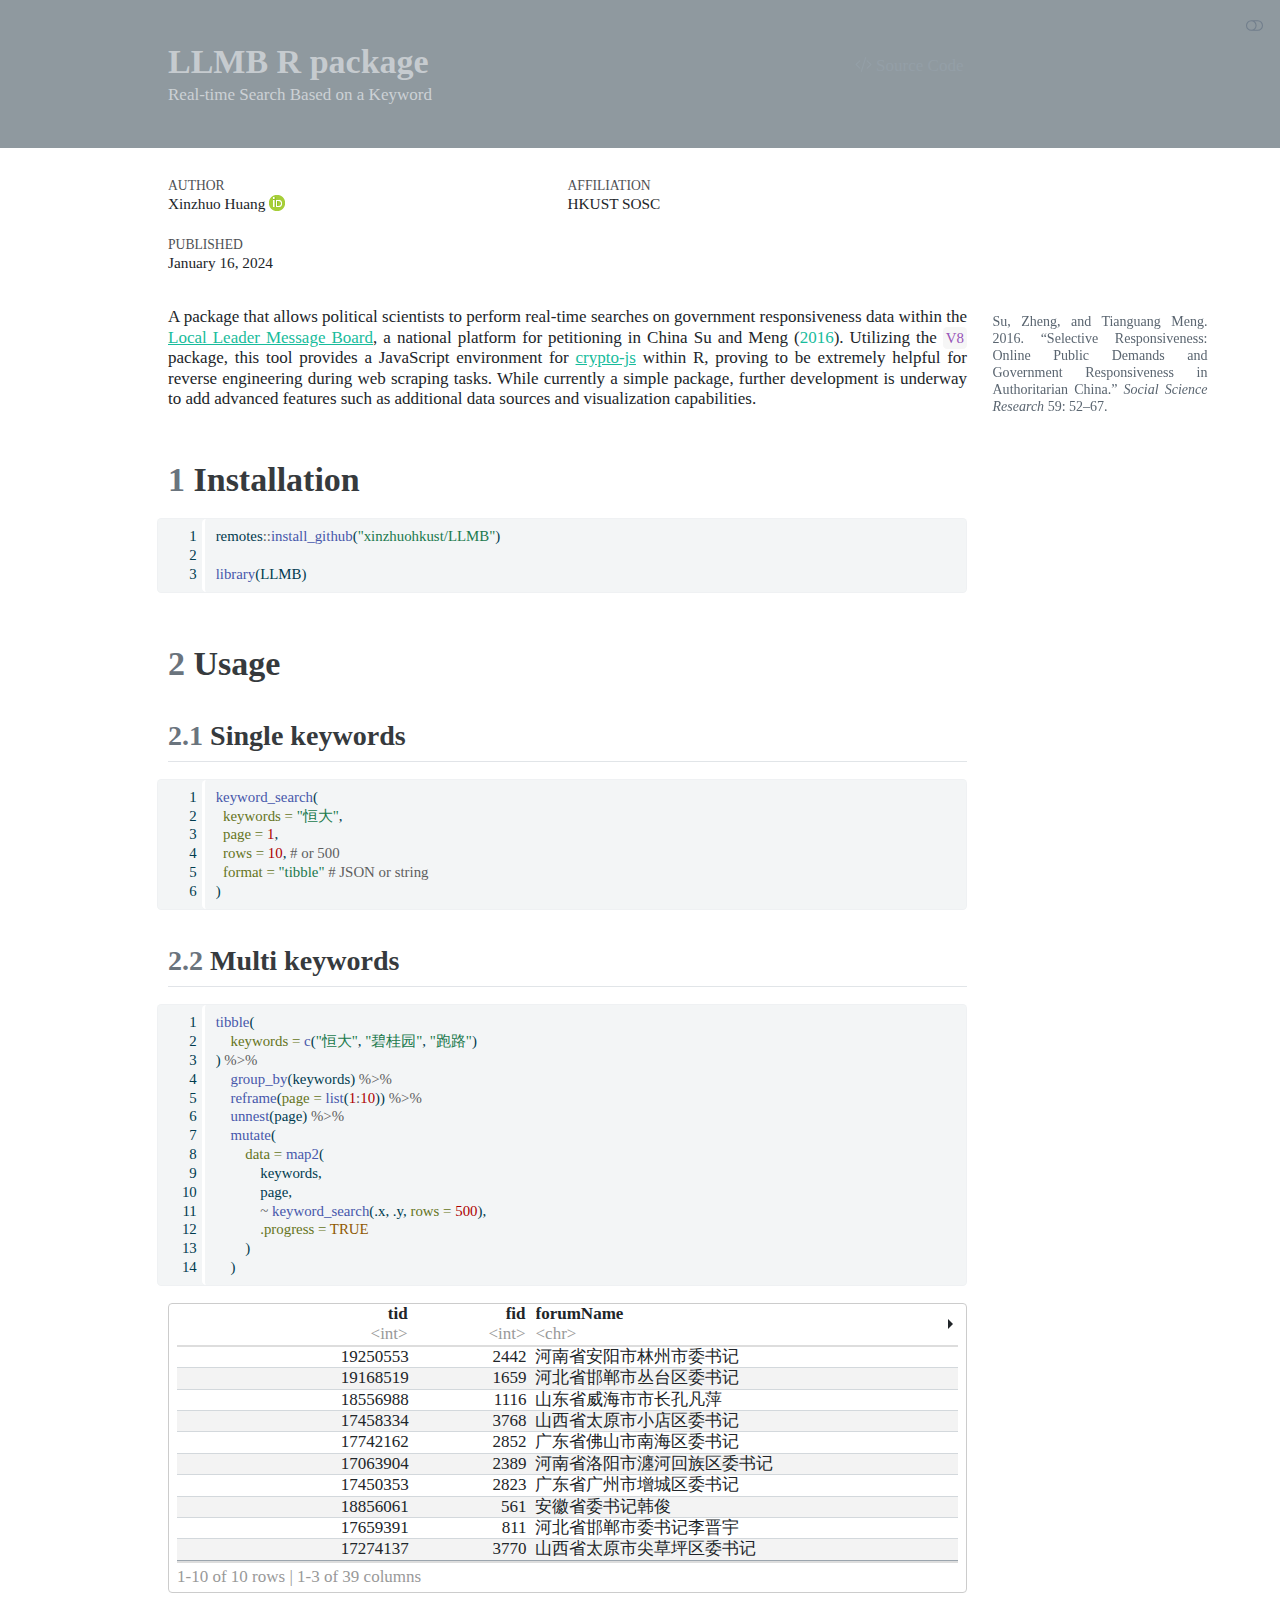
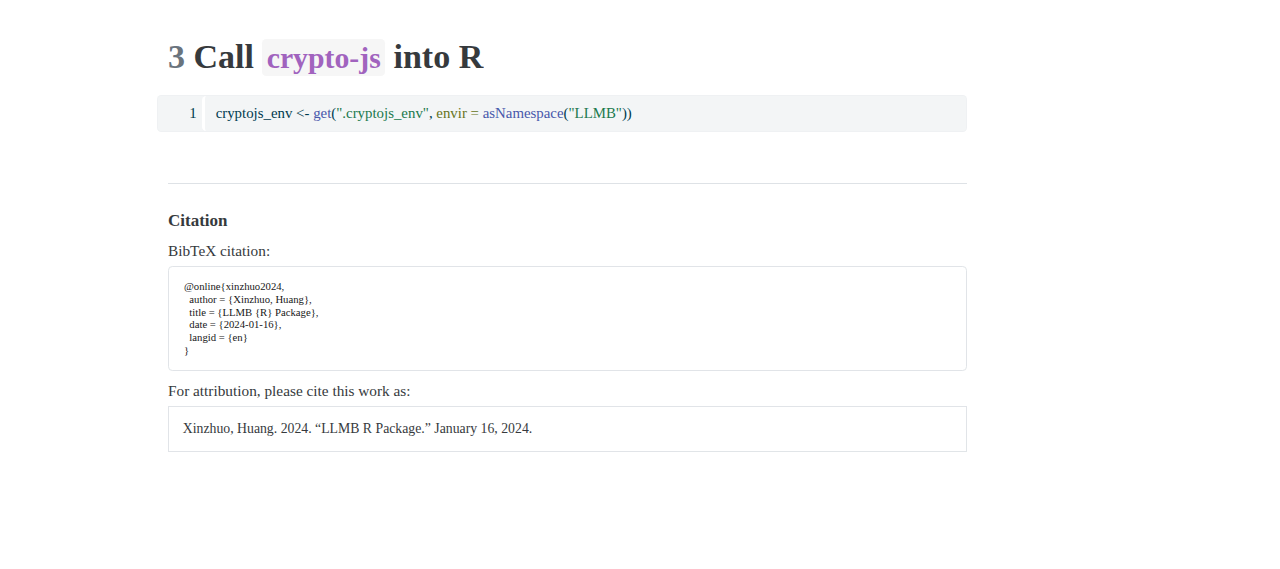
==== commit 1b4fcfd5: "Tue, Jan 16, 2024 11:37:17 PM" ====
--- a/LLMB.html
+++ b/LLMB.html
@@ -177,6 +177,8 @@
 </section>
 <section id="usage" class="level1" data-number="2">
 <h1 data-number="2"><span class="header-section-number">2</span> Usage</h1>
+<section id="single-keywords" class="level2" data-number="2.1">
+<h2 data-number="2.1" class="anchored" data-anchor-id="single-keywords"><span class="header-section-number">2.1</span> Single keywords</h2>
 <div class="cell">
 <div class="sourceCode cell-code" id="cb2"><pre class="sourceCode numberSource r number-lines code-with-copy"><code class="sourceCode r"><span id="cb2-1"><a href="#cb2-1"></a><span class="fu">keyword_search</span>(</span>
 <span id="cb2-2"><a href="#cb2-2"></a>  <span class="at">keywords =</span> <span class="st">"恒大"</span>,</span>
@@ -185,6 +187,25 @@
 <span id="cb2-5"><a href="#cb2-5"></a>  <span class="at">format =</span> <span class="st">"tibble"</span> <span class="co"># JSON or string</span></span>
 <span id="cb2-6"><a href="#cb2-6"></a>)</span></code><button title="Copy to Clipboard" class="code-copy-button"><i class="bi"></i></button></pre></div>
 </div>
+</section>
+<section id="multi-keywords" class="level2" data-number="2.2">
+<h2 data-number="2.2" class="anchored" data-anchor-id="multi-keywords"><span class="header-section-number">2.2</span> Multi keywords</h2>
+<div class="cell">
+<div class="sourceCode cell-code" id="cb3"><pre class="sourceCode numberSource r number-lines code-with-copy"><code class="sourceCode r"><span id="cb3-1"><a href="#cb3-1"></a><span class="fu">tibble</span>(</span>
+<span id="cb3-2"><a href="#cb3-2"></a>    <span class="at">keywords =</span> <span class="fu">c</span>(<span class="st">"恒大"</span>, <span class="st">"碧桂园"</span>, <span class="st">"跑路"</span>)</span>
+<span id="cb3-3"><a href="#cb3-3"></a>) <span class="sc">%&gt;%</span></span>
+<span id="cb3-4"><a href="#cb3-4"></a>    <span class="fu">group_by</span>(keywords) <span class="sc">%&gt;%</span></span>
+<span id="cb3-5"><a href="#cb3-5"></a>    <span class="fu">reframe</span>(<span class="at">page =</span> <span class="fu">list</span>(<span class="dv">1</span><span class="sc">:</span><span class="dv">10</span>)) <span class="sc">%&gt;%</span></span>
+<span id="cb3-6"><a href="#cb3-6"></a>    <span class="fu">unnest</span>(page) <span class="sc">%&gt;%</span></span>
+<span id="cb3-7"><a href="#cb3-7"></a>    <span class="fu">mutate</span>(</span>
+<span id="cb3-8"><a href="#cb3-8"></a>        <span class="at">data =</span> <span class="fu">map2</span>(</span>
+<span id="cb3-9"><a href="#cb3-9"></a>            keywords,</span>
+<span id="cb3-10"><a href="#cb3-10"></a>            page,</span>
+<span id="cb3-11"><a href="#cb3-11"></a>            <span class="sc">~</span> <span class="fu">keyword_search</span>(.x, .y, <span class="at">rows =</span> <span class="dv">500</span>),</span>
+<span id="cb3-12"><a href="#cb3-12"></a>            <span class="at">.progress =</span> <span class="cn">TRUE</span></span>
+<span id="cb3-13"><a href="#cb3-13"></a>        )</span>
+<span id="cb3-14"><a href="#cb3-14"></a>    )</span></code><button title="Copy to Clipboard" class="code-copy-button"><i class="bi"></i></button></pre></div>
+</div>
 <div class="cell">
 <div class="cell-output-display">
 
@@ -196,10 +217,11 @@
 </div>
 </div>
 </section>
+</section>
 <section id="call-crypto-js-into-r" class="level1" data-number="3">
 <h1 data-number="3"><span class="header-section-number">3</span> Call <code>crypto-js</code> into R</h1>
 <div class="cell">
-<div class="sourceCode cell-code" id="cb3"><pre class="sourceCode numberSource r number-lines code-with-copy"><code class="sourceCode r"><span id="cb3-1"><a href="#cb3-1"></a>cryptojs_env <span class="ot">&lt;-</span> <span class="fu">get</span>(<span class="st">".cryptojs_env"</span>, <span class="at">envir =</span> <span class="fu">asNamespace</span>(<span class="st">"LLMB"</span>))</span></code><button title="Copy to Clipboard" class="code-copy-button"><i class="bi"></i></button></pre></div>
+<div class="sourceCode cell-code" id="cb4"><pre class="sourceCode numberSource r number-lines code-with-copy"><code class="sourceCode r"><span id="cb4-1"><a href="#cb4-1"></a>cryptojs_env <span class="ot">&lt;-</span> <span class="fu">get</span>(<span class="st">".cryptojs_env"</span>, <span class="at">envir =</span> <span class="fu">asNamespace</span>(<span class="st">"LLMB"</span>))</span></code><button title="Copy to Clipboard" class="code-copy-button"><i class="bi"></i></button></pre></div>
 </div>
 <!-- -->
 
@@ -617,98 +639,119 @@
 </script>
 <script src="https://giscus.app/client.js" data-repo="xinzhuohkust/comments" data-repo-id="R_kgDOIfEW2g" data-category="General" data-category-id="DIC_kwDOIfEW2s4CStOg" data-mapping="title" data-reactions-enabled="1" data-emit-metadata="0" data-input-position="top" data-theme="light" data-lang="en" crossorigin="anonymous" async="">
 </script><div class="modal fade" id="quarto-embedded-source-code-modal" tabindex="-1" aria-labelledby="quarto-embedded-source-code-modal-label" aria-hidden="true"><div class="modal-dialog modal-dialog-scrollable"><div class="modal-content"><div class="modal-header"><h5 class="modal-title" id="quarto-embedded-source-code-modal-label">Source Code</h5><button class="btn-close" data-bs-dismiss="modal"></button></div><div class="modal-body"><div class="">
-<div class="sourceCode" id="cb4" data-shortcodes="false"><pre class="sourceCode numberSource markdown number-lines code-with-copy"><code class="sourceCode markdown"><span id="cb4-1"><a href="#cb4-1"></a><span class="co">---</span></span>
-<span id="cb4-2"><a href="#cb4-2"></a><span class="an">title:</span><span class="co"> "LLMB R package"</span></span>
-<span id="cb4-3"><a href="#cb4-3"></a><span class="an">description:</span><span class="co"> "Real-time Search Based on a Keyword "</span></span>
-<span id="cb4-4"><a href="#cb4-4"></a><span class="an">date:</span><span class="co"> last-modified</span></span>
-<span id="cb4-5"><a href="#cb4-5"></a><span class="an">bibliography:</span><span class="co"> references.bib</span></span>
-<span id="cb4-6"><a href="#cb4-6"></a><span class="an">author:</span></span>
-<span id="cb4-7"><a href="#cb4-7"></a><span class="co">  - name: Xinzhuo Huang</span></span>
-<span id="cb4-8"><a href="#cb4-8"></a><span class="co">    orcid: 0009-0007-6448-5114</span></span>
-<span id="cb4-9"><a href="#cb4-9"></a><span class="co">    email: xhuangcb@connect.ust.hk</span></span>
-<span id="cb4-10"><a href="#cb4-10"></a><span class="co">    affiliations:</span></span>
-<span id="cb4-11"><a href="#cb4-11"></a><span class="co">     - name: HKUST SOSC</span></span>
-<span id="cb4-12"><a href="#cb4-12"></a><span class="an">title-block-banner:</span><span class="co"> "#8F999F"</span></span>
-<span id="cb4-13"><a href="#cb4-13"></a><span class="an">citation:</span><span class="co"> </span></span>
-<span id="cb4-14"><a href="#cb4-14"></a><span class="co">    author: Huang Xinzhuo</span></span>
-<span id="cb4-15"><a href="#cb4-15"></a><span class="an">format:</span><span class="co"> </span></span>
-<span id="cb4-16"><a href="#cb4-16"></a><span class="co">  html:</span></span>
-<span id="cb4-17"><a href="#cb4-17"></a><span class="co">    code-line-numbers: true</span></span>
-<span id="cb4-18"><a href="#cb4-18"></a><span class="co">    code-block-bg: true</span></span>
-<span id="cb4-19"><a href="#cb4-19"></a><span class="co">    code-block-border-left: "#ffffff"</span></span>
-<span id="cb4-20"><a href="#cb4-20"></a><span class="co">    code-tools:</span></span>
-<span id="cb4-21"><a href="#cb4-21"></a><span class="co">      caption: "Source Code"</span></span>
-<span id="cb4-22"><a href="#cb4-22"></a><span class="co">    smooth-scroll: true</span></span>
-<span id="cb4-23"><a href="#cb4-23"></a><span class="co">    linestretch: 1.2</span></span>
-<span id="cb4-24"><a href="#cb4-24"></a><span class="co">    df-print: paged</span></span>
-<span id="cb4-25"><a href="#cb4-25"></a><span class="co">    theme:</span></span>
-<span id="cb4-26"><a href="#cb4-26"></a><span class="co">      light: [flatly]</span></span>
-<span id="cb4-27"><a href="#cb4-27"></a><span class="co">      dark: [darkly]</span></span>
-<span id="cb4-28"><a href="#cb4-28"></a><span class="co">    code-fold: true</span></span>
-<span id="cb4-29"><a href="#cb4-29"></a><span class="co">    code-summary: "Show the R code"</span></span>
-<span id="cb4-30"><a href="#cb4-30"></a><span class="co">    toc: false</span></span>
-<span id="cb4-31"><a href="#cb4-31"></a><span class="co">    citation-location: margin  </span></span>
-<span id="cb4-32"><a href="#cb4-32"></a><span class="co">    reference-location: margin</span></span>
-<span id="cb4-33"><a href="#cb4-33"></a><span class="co">    citations-hover: true</span></span>
-<span id="cb4-34"><a href="#cb4-34"></a><span class="co">    toc-location: right</span></span>
-<span id="cb4-35"><a href="#cb4-35"></a><span class="co">    number-sections: true</span></span>
-<span id="cb4-36"><a href="#cb4-36"></a><span class="co">    monofont: Georia</span></span>
-<span id="cb4-37"><a href="#cb4-37"></a><span class="co">    mainfont: Cambria Math</span></span>
-<span id="cb4-38"><a href="#cb4-38"></a><span class="co">    link-citations: yes</span></span>
-<span id="cb4-39"><a href="#cb4-39"></a><span class="co">    comments:</span></span>
-<span id="cb4-40"><a href="#cb4-40"></a><span class="co">      giscus:</span></span>
-<span id="cb4-41"><a href="#cb4-41"></a><span class="co">        repo: xinzhuohkust/comments</span></span>
-<span id="cb4-42"><a href="#cb4-42"></a><span class="co">      hypothesis:</span></span>
-<span id="cb4-43"><a href="#cb4-43"></a><span class="co">        theme: clean</span></span>
-<span id="cb4-44"><a href="#cb4-44"></a></span>
-<span id="cb4-45"><a href="#cb4-45"></a><span class="an">execute:</span></span>
-<span id="cb4-46"><a href="#cb4-46"></a><span class="co">    warning: false</span></span>
-<span id="cb4-47"><a href="#cb4-47"></a><span class="co">    message: false</span></span>
-<span id="cb4-48"><a href="#cb4-48"></a><span class="co">    error: false</span></span>
-<span id="cb4-49"><a href="#cb4-49"></a><span class="co">---</span></span>
-<span id="cb4-50"><a href="#cb4-50"></a><span class="in">```{=html}</span></span>
-<span id="cb4-51"><a href="#cb4-51"></a><span class="in">&lt;style&gt;</span></span>
-<span id="cb4-52"><a href="#cb4-52"></a><span class="in">body {text-align: justify}</span></span>
-<span id="cb4-53"><a href="#cb4-53"></a><span class="in">&lt;/style&gt;</span></span>
-<span id="cb4-54"><a href="#cb4-54"></a><span class="in">```</span></span>
-<span id="cb4-55"><a href="#cb4-55"></a>A package that allows political scientists to perform real-time searches on government responsiveness data within the <span class="co">[</span><span class="ot">Local Leader Message Board</span><span class="co">](https://liuyan.people.com.cn/)</span>, a national platform for petitioning in China @su2016selective. Utilizing the <span class="in">`V8`</span> package, this tool provides a JavaScript environment for <span class="co">[</span><span class="ot">crypto-js</span><span class="co">](https://www.npmjs.com/package/crypto-js)</span> within R, proving to be extremely helpful for reverse engineering during web scraping tasks. While currently a simple package, further development is underway to add advanced features such as additional data sources and visualization capabilities.</span>
-<span id="cb4-56"><a href="#cb4-56"></a></span>
-<span id="cb4-57"><a href="#cb4-57"></a><span class="fu"># Installation </span></span>
-<span id="cb4-58"><a href="#cb4-58"></a></span>
-<span id="cb4-61"><a href="#cb4-61"></a><span class="in">```{r}</span></span>
-<span id="cb4-62"><a href="#cb4-62"></a><span class="co">#| eval: false</span></span>
-<span id="cb4-63"><a href="#cb4-63"></a><span class="co">#| code-fold: false</span></span>
-<span id="cb4-64"><a href="#cb4-64"></a>remotes<span class="sc">::</span><span class="fu">install_github</span>(<span class="st">"xinzhuohkust/LLMB"</span>)</span>
-<span id="cb4-65"><a href="#cb4-65"></a></span>
-<span id="cb4-66"><a href="#cb4-66"></a><span class="fu">library</span>(LLMB)</span>
-<span id="cb4-67"><a href="#cb4-67"></a><span class="in">```</span></span>
-<span id="cb4-68"><a href="#cb4-68"></a></span>
-<span id="cb4-69"><a href="#cb4-69"></a><span class="fu"># Usage </span></span>
-<span id="cb4-70"><a href="#cb4-70"></a></span>
-<span id="cb4-73"><a href="#cb4-73"></a><span class="in">```{r}</span></span>
-<span id="cb4-74"><a href="#cb4-74"></a><span class="co">#| eval: false</span></span>
-<span id="cb4-75"><a href="#cb4-75"></a><span class="co">#| code-fold: false</span></span>
-<span id="cb4-76"><a href="#cb4-76"></a><span class="fu">keyword_search</span>(</span>
-<span id="cb4-77"><a href="#cb4-77"></a>  <span class="at">keywords =</span> <span class="st">"恒大"</span>,</span>
-<span id="cb4-78"><a href="#cb4-78"></a>  <span class="at">page =</span> <span class="dv">1</span>,</span>
-<span id="cb4-79"><a href="#cb4-79"></a>  <span class="at">rows =</span> <span class="dv">10</span>, <span class="co"># or 500</span></span>
-<span id="cb4-80"><a href="#cb4-80"></a>  <span class="at">format =</span> <span class="st">"tibble"</span> <span class="co"># JSON or string</span></span>
-<span id="cb4-81"><a href="#cb4-81"></a>)</span>
-<span id="cb4-82"><a href="#cb4-82"></a><span class="in">```</span></span>
-<span id="cb4-83"><a href="#cb4-83"></a></span>
-<span id="cb4-86"><a href="#cb4-86"></a><span class="in">```{r}</span></span>
-<span id="cb4-87"><a href="#cb4-87"></a><span class="co">#| echo: false</span></span>
-<span id="cb4-88"><a href="#cb4-88"></a>pacman<span class="sc">::</span><span class="fu">p_load</span>(tidyverse, DT) </span>
-<span id="cb4-89"><a href="#cb4-89"></a></span>
-<span id="cb4-90"><a href="#cb4-90"></a><span class="fu">read_rds</span>(<span class="st">"sample_data/sample_data.Rds"</span>)</span>
-<span id="cb4-91"><a href="#cb4-91"></a><span class="in">```</span></span>
-<span id="cb4-92"><a href="#cb4-92"></a></span>
-<span id="cb4-93"><a href="#cb4-93"></a><span class="fu"># Call `crypto-js` into R</span></span>
-<span id="cb4-94"><a href="#cb4-94"></a></span>
-<span id="cb4-97"><a href="#cb4-97"></a><span class="in">```{r}</span></span>
-<span id="cb4-98"><a href="#cb4-98"></a><span class="co">#| code-fold: false</span></span>
-<span id="cb4-99"><a href="#cb4-99"></a>cryptojs_env <span class="ot">&lt;-</span> <span class="fu">get</span>(<span class="st">".cryptojs_env"</span>, <span class="at">envir =</span> <span class="fu">asNamespace</span>(<span class="st">"LLMB"</span>))</span>
-<span id="cb4-100"><a href="#cb4-100"></a><span class="in">```</span></span>
+<div class="sourceCode" id="cb5" data-shortcodes="false"><pre class="sourceCode numberSource markdown number-lines code-with-copy"><code class="sourceCode markdown"><span id="cb5-1"><a href="#cb5-1"></a><span class="co">---</span></span>
+<span id="cb5-2"><a href="#cb5-2"></a><span class="an">title:</span><span class="co"> "LLMB R package"</span></span>
+<span id="cb5-3"><a href="#cb5-3"></a><span class="an">description:</span><span class="co"> "Real-time Search Based on a Keyword "</span></span>
+<span id="cb5-4"><a href="#cb5-4"></a><span class="an">date:</span><span class="co"> last-modified</span></span>
+<span id="cb5-5"><a href="#cb5-5"></a><span class="an">bibliography:</span><span class="co"> references.bib</span></span>
+<span id="cb5-6"><a href="#cb5-6"></a><span class="an">author:</span></span>
+<span id="cb5-7"><a href="#cb5-7"></a><span class="co">  - name: Xinzhuo Huang</span></span>
+<span id="cb5-8"><a href="#cb5-8"></a><span class="co">    orcid: 0009-0007-6448-5114</span></span>
+<span id="cb5-9"><a href="#cb5-9"></a><span class="co">    email: xhuangcb@connect.ust.hk</span></span>
+<span id="cb5-10"><a href="#cb5-10"></a><span class="co">    affiliations:</span></span>
+<span id="cb5-11"><a href="#cb5-11"></a><span class="co">     - name: HKUST SOSC</span></span>
+<span id="cb5-12"><a href="#cb5-12"></a><span class="an">title-block-banner:</span><span class="co"> "#8F999F"</span></span>
+<span id="cb5-13"><a href="#cb5-13"></a><span class="an">citation:</span><span class="co"> </span></span>
+<span id="cb5-14"><a href="#cb5-14"></a><span class="co">    author: Huang Xinzhuo</span></span>
+<span id="cb5-15"><a href="#cb5-15"></a><span class="an">format:</span><span class="co"> </span></span>
+<span id="cb5-16"><a href="#cb5-16"></a><span class="co">  html:</span></span>
+<span id="cb5-17"><a href="#cb5-17"></a><span class="co">    code-line-numbers: true</span></span>
+<span id="cb5-18"><a href="#cb5-18"></a><span class="co">    code-block-bg: true</span></span>
+<span id="cb5-19"><a href="#cb5-19"></a><span class="co">    code-block-border-left: "#ffffff"</span></span>
+<span id="cb5-20"><a href="#cb5-20"></a><span class="co">    code-tools:</span></span>
+<span id="cb5-21"><a href="#cb5-21"></a><span class="co">      caption: "Source Code"</span></span>
+<span id="cb5-22"><a href="#cb5-22"></a><span class="co">    smooth-scroll: true</span></span>
+<span id="cb5-23"><a href="#cb5-23"></a><span class="co">    linestretch: 1.2</span></span>
+<span id="cb5-24"><a href="#cb5-24"></a><span class="co">    df-print: paged</span></span>
+<span id="cb5-25"><a href="#cb5-25"></a><span class="co">    theme:</span></span>
+<span id="cb5-26"><a href="#cb5-26"></a><span class="co">      light: [flatly]</span></span>
+<span id="cb5-27"><a href="#cb5-27"></a><span class="co">      dark: [darkly]</span></span>
+<span id="cb5-28"><a href="#cb5-28"></a><span class="co">    code-fold: true</span></span>
+<span id="cb5-29"><a href="#cb5-29"></a><span class="co">    code-summary: "Show the R code"</span></span>
+<span id="cb5-30"><a href="#cb5-30"></a><span class="co">    toc: false</span></span>
+<span id="cb5-31"><a href="#cb5-31"></a><span class="co">    citation-location: margin  </span></span>
+<span id="cb5-32"><a href="#cb5-32"></a><span class="co">    reference-location: margin</span></span>
+<span id="cb5-33"><a href="#cb5-33"></a><span class="co">    citations-hover: true</span></span>
+<span id="cb5-34"><a href="#cb5-34"></a><span class="co">    toc-location: right</span></span>
+<span id="cb5-35"><a href="#cb5-35"></a><span class="co">    number-sections: true</span></span>
+<span id="cb5-36"><a href="#cb5-36"></a><span class="co">    monofont: Georia</span></span>
+<span id="cb5-37"><a href="#cb5-37"></a><span class="co">    mainfont: Cambria Math</span></span>
+<span id="cb5-38"><a href="#cb5-38"></a><span class="co">    link-citations: yes</span></span>
+<span id="cb5-39"><a href="#cb5-39"></a><span class="co">    comments:</span></span>
+<span id="cb5-40"><a href="#cb5-40"></a><span class="co">      giscus:</span></span>
+<span id="cb5-41"><a href="#cb5-41"></a><span class="co">        repo: xinzhuohkust/comments</span></span>
+<span id="cb5-42"><a href="#cb5-42"></a><span class="co">      hypothesis:</span></span>
+<span id="cb5-43"><a href="#cb5-43"></a><span class="co">        theme: clean</span></span>
+<span id="cb5-44"><a href="#cb5-44"></a></span>
+<span id="cb5-45"><a href="#cb5-45"></a><span class="an">execute:</span></span>
+<span id="cb5-46"><a href="#cb5-46"></a><span class="co">    warning: false</span></span>
+<span id="cb5-47"><a href="#cb5-47"></a><span class="co">    message: false</span></span>
+<span id="cb5-48"><a href="#cb5-48"></a><span class="co">    error: false</span></span>
+<span id="cb5-49"><a href="#cb5-49"></a><span class="co">---</span></span>
+<span id="cb5-50"><a href="#cb5-50"></a><span class="in">```{=html}</span></span>
+<span id="cb5-51"><a href="#cb5-51"></a><span class="in">&lt;style&gt;</span></span>
+<span id="cb5-52"><a href="#cb5-52"></a><span class="in">body {text-align: justify}</span></span>
+<span id="cb5-53"><a href="#cb5-53"></a><span class="in">&lt;/style&gt;</span></span>
+<span id="cb5-54"><a href="#cb5-54"></a><span class="in">```</span></span>
+<span id="cb5-55"><a href="#cb5-55"></a>A package that allows political scientists to perform real-time searches on government responsiveness data within the <span class="co">[</span><span class="ot">Local Leader Message Board</span><span class="co">](https://liuyan.people.com.cn/)</span>, a national platform for petitioning in China @su2016selective. Utilizing the <span class="in">`V8`</span> package, this tool provides a JavaScript environment for <span class="co">[</span><span class="ot">crypto-js</span><span class="co">](https://www.npmjs.com/package/crypto-js)</span> within R, proving to be extremely helpful for reverse engineering during web scraping tasks. While currently a simple package, further development is underway to add advanced features such as additional data sources and visualization capabilities.</span>
+<span id="cb5-56"><a href="#cb5-56"></a></span>
+<span id="cb5-57"><a href="#cb5-57"></a><span class="fu"># Installation </span></span>
+<span id="cb5-58"><a href="#cb5-58"></a></span>
+<span id="cb5-61"><a href="#cb5-61"></a><span class="in">```{r}</span></span>
+<span id="cb5-62"><a href="#cb5-62"></a><span class="co">#| eval: false</span></span>
+<span id="cb5-63"><a href="#cb5-63"></a><span class="co">#| code-fold: false</span></span>
+<span id="cb5-64"><a href="#cb5-64"></a>remotes<span class="sc">::</span><span class="fu">install_github</span>(<span class="st">"xinzhuohkust/LLMB"</span>)</span>
+<span id="cb5-65"><a href="#cb5-65"></a></span>
+<span id="cb5-66"><a href="#cb5-66"></a><span class="fu">library</span>(LLMB)</span>
+<span id="cb5-67"><a href="#cb5-67"></a><span class="in">```</span></span>
+<span id="cb5-68"><a href="#cb5-68"></a></span>
+<span id="cb5-69"><a href="#cb5-69"></a><span class="fu"># Usage </span></span>
+<span id="cb5-70"><a href="#cb5-70"></a></span>
+<span id="cb5-71"><a href="#cb5-71"></a><span class="fu">## Single keywords</span></span>
+<span id="cb5-74"><a href="#cb5-74"></a><span class="in">```{r}</span></span>
+<span id="cb5-75"><a href="#cb5-75"></a><span class="co">#| eval: false</span></span>
+<span id="cb5-76"><a href="#cb5-76"></a><span class="co">#| code-fold: false</span></span>
+<span id="cb5-77"><a href="#cb5-77"></a><span class="fu">keyword_search</span>(</span>
+<span id="cb5-78"><a href="#cb5-78"></a>  <span class="at">keywords =</span> <span class="st">"恒大"</span>,</span>
+<span id="cb5-79"><a href="#cb5-79"></a>  <span class="at">page =</span> <span class="dv">1</span>,</span>
+<span id="cb5-80"><a href="#cb5-80"></a>  <span class="at">rows =</span> <span class="dv">10</span>, <span class="co"># or 500</span></span>
+<span id="cb5-81"><a href="#cb5-81"></a>  <span class="at">format =</span> <span class="st">"tibble"</span> <span class="co"># JSON or string</span></span>
+<span id="cb5-82"><a href="#cb5-82"></a>)</span>
+<span id="cb5-83"><a href="#cb5-83"></a><span class="in">```</span></span>
+<span id="cb5-84"><a href="#cb5-84"></a></span>
+<span id="cb5-85"><a href="#cb5-85"></a><span class="fu">## Multi keywords</span></span>
+<span id="cb5-86"><a href="#cb5-86"></a></span>
+<span id="cb5-89"><a href="#cb5-89"></a><span class="in">```{r}</span></span>
+<span id="cb5-90"><a href="#cb5-90"></a><span class="co">#| eval: false</span></span>
+<span id="cb5-91"><a href="#cb5-91"></a><span class="co">#| code-fold: false</span></span>
+<span id="cb5-92"><a href="#cb5-92"></a><span class="fu">tibble</span>(</span>
+<span id="cb5-93"><a href="#cb5-93"></a>    <span class="at">keywords =</span> <span class="fu">c</span>(<span class="st">"恒大"</span>, <span class="st">"碧桂园"</span>, <span class="st">"跑路"</span>)</span>
+<span id="cb5-94"><a href="#cb5-94"></a>) <span class="sc">%&gt;%</span></span>
+<span id="cb5-95"><a href="#cb5-95"></a>    <span class="fu">group_by</span>(keywords) <span class="sc">%&gt;%</span></span>
+<span id="cb5-96"><a href="#cb5-96"></a>    <span class="fu">reframe</span>(<span class="at">page =</span> <span class="fu">list</span>(<span class="dv">1</span><span class="sc">:</span><span class="dv">10</span>)) <span class="sc">%&gt;%</span></span>
+<span id="cb5-97"><a href="#cb5-97"></a>    <span class="fu">unnest</span>(page) <span class="sc">%&gt;%</span></span>
+<span id="cb5-98"><a href="#cb5-98"></a>    <span class="fu">mutate</span>(</span>
+<span id="cb5-99"><a href="#cb5-99"></a>        <span class="at">data =</span> <span class="fu">map2</span>(</span>
+<span id="cb5-100"><a href="#cb5-100"></a>            keywords,</span>
+<span id="cb5-101"><a href="#cb5-101"></a>            page,</span>
+<span id="cb5-102"><a href="#cb5-102"></a>            <span class="sc">~</span> <span class="fu">keyword_search</span>(.x, .y, <span class="at">rows =</span> <span class="dv">500</span>),</span>
+<span id="cb5-103"><a href="#cb5-103"></a>            <span class="at">.progress =</span> <span class="cn">TRUE</span></span>
+<span id="cb5-104"><a href="#cb5-104"></a>        )</span>
+<span id="cb5-105"><a href="#cb5-105"></a>    )</span>
+<span id="cb5-106"><a href="#cb5-106"></a><span class="in">```</span></span>
+<span id="cb5-109"><a href="#cb5-109"></a><span class="in">```{r}</span></span>
+<span id="cb5-110"><a href="#cb5-110"></a><span class="co">#| echo: false</span></span>
+<span id="cb5-111"><a href="#cb5-111"></a>pacman<span class="sc">::</span><span class="fu">p_load</span>(tidyverse, DT) </span>
+<span id="cb5-112"><a href="#cb5-112"></a></span>
+<span id="cb5-113"><a href="#cb5-113"></a><span class="fu">read_rds</span>(<span class="st">"sample_data/sample_data.Rds"</span>)</span>
+<span id="cb5-114"><a href="#cb5-114"></a><span class="in">```</span></span>
+<span id="cb5-115"><a href="#cb5-115"></a></span>
+<span id="cb5-116"><a href="#cb5-116"></a><span class="fu"># Call `crypto-js` into R</span></span>
+<span id="cb5-117"><a href="#cb5-117"></a></span>
+<span id="cb5-120"><a href="#cb5-120"></a><span class="in">```{r}</span></span>
+<span id="cb5-121"><a href="#cb5-121"></a><span class="co">#| code-fold: false</span></span>
+<span id="cb5-122"><a href="#cb5-122"></a>cryptojs_env <span class="ot">&lt;-</span> <span class="fu">get</span>(<span class="st">".cryptojs_env"</span>, <span class="at">envir =</span> <span class="fu">asNamespace</span>(<span class="st">"LLMB"</span>))</span>
+<span id="cb5-123"><a href="#cb5-123"></a><span class="in">```</span></span>
 </code><button title="Copy to Clipboard" class="code-copy-button"><i class="bi"></i></button></pre></div>
 </div></div></div></div></div>
 </div> <!-- /content -->
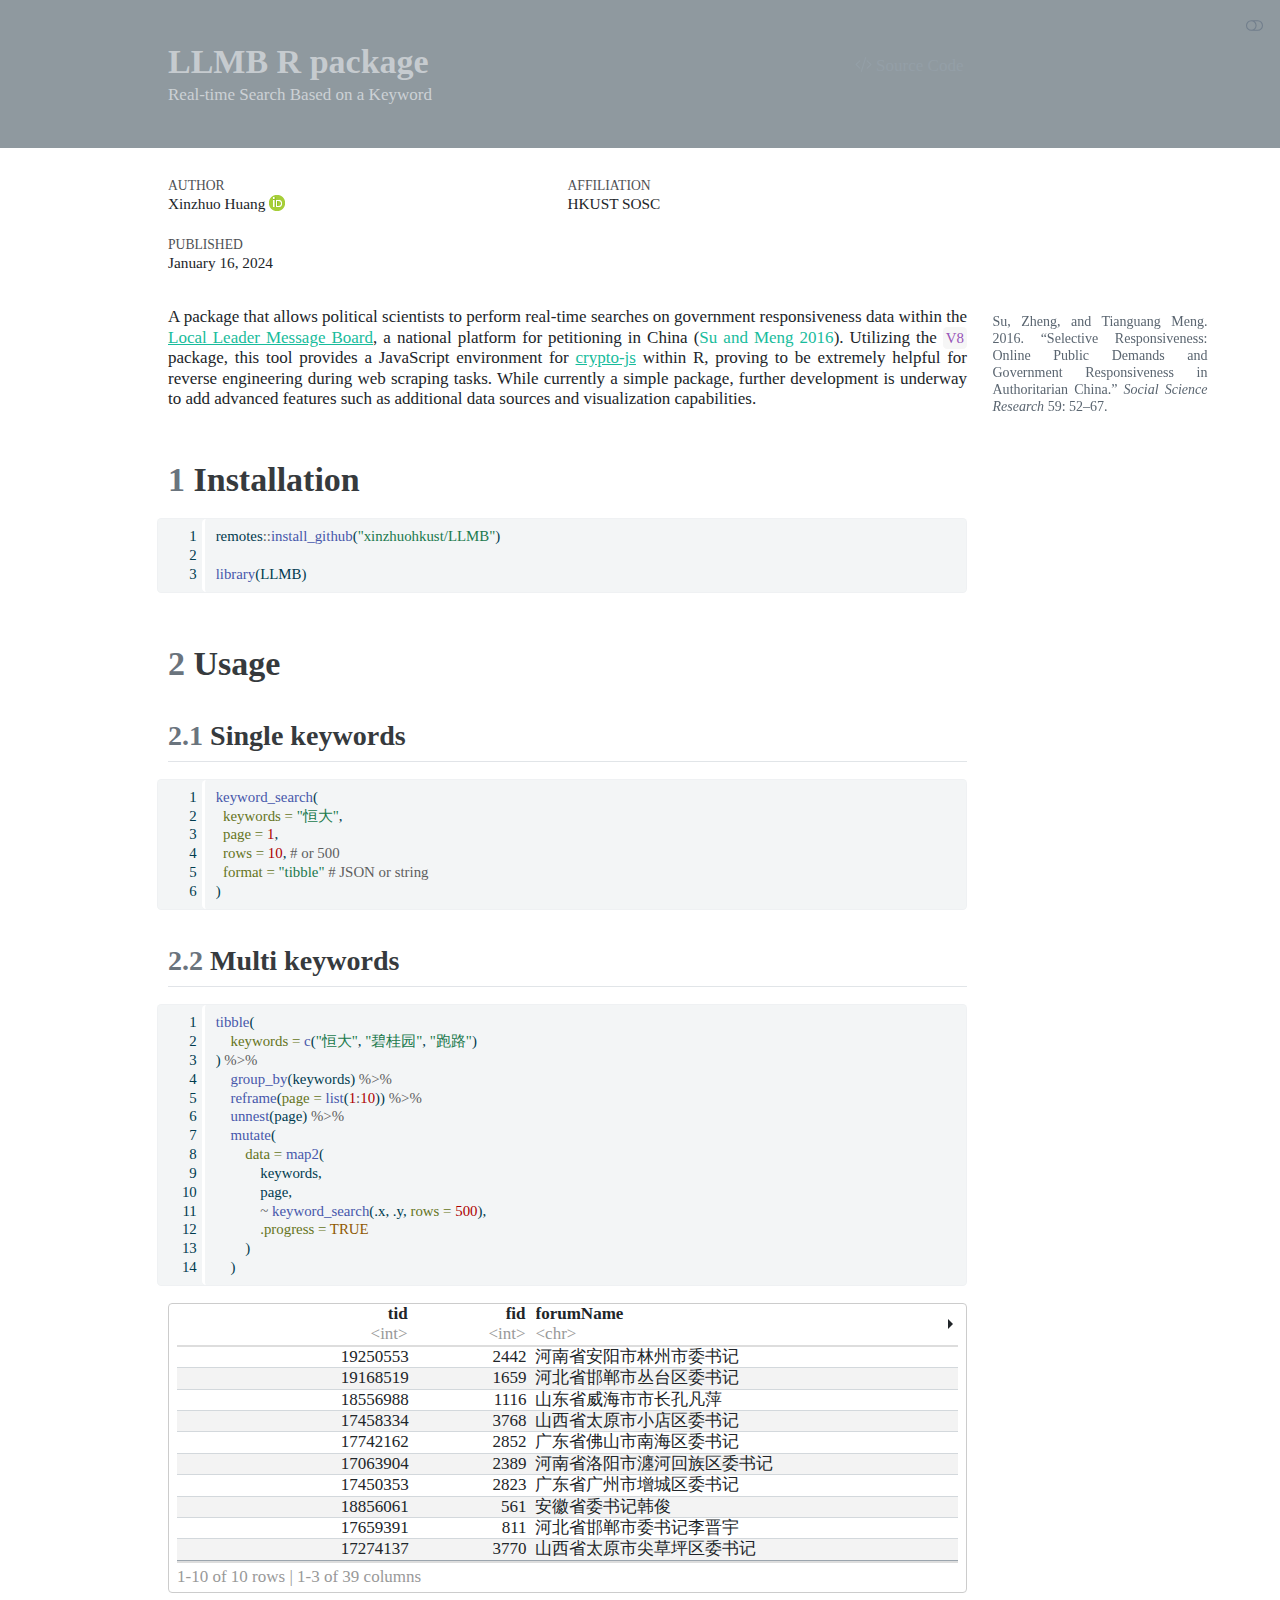
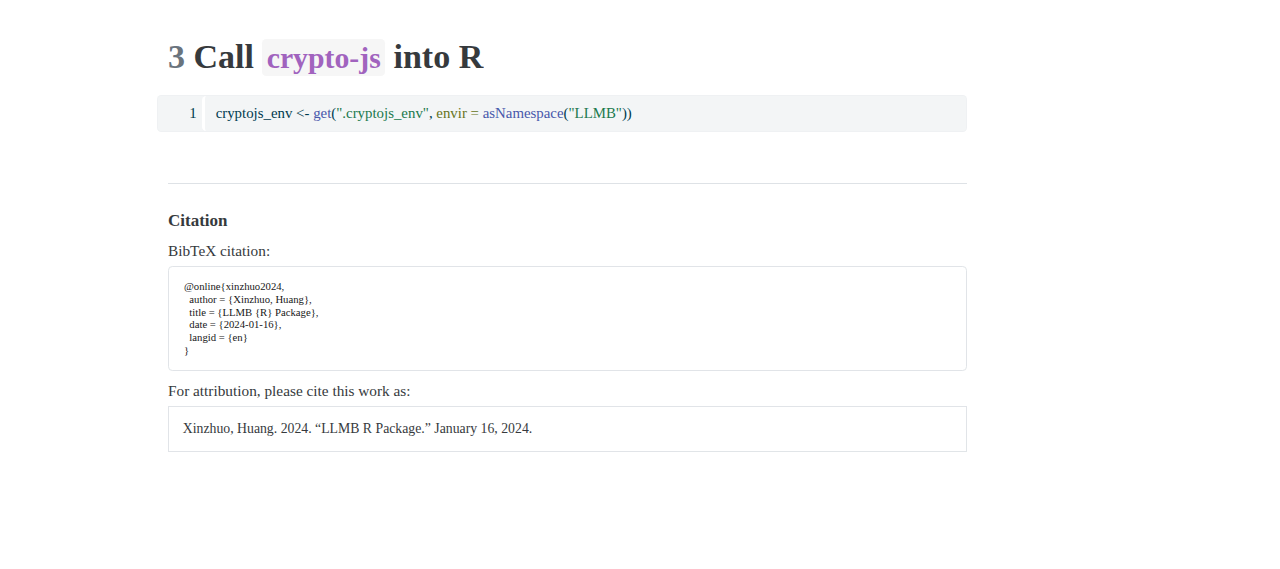
==== commit 45db1037: "()" ====
--- a/LLMB.html
+++ b/LLMB.html
@@ -164,7 +164,7 @@
 <style>
 body {text-align: justify}
 </style>
-<p>A package that allows political scientists to perform real-time searches on government responsiveness data within the <a href="https://liuyan.people.com.cn/">Local Leader Message Board</a>, a national platform for petitioning in China <span class="citation" data-cites="su2016selective">Su and Meng (<a href="#ref-su2016selective" role="doc-biblioref">2016</a>)</span>. Utilizing the <code>V8</code> package, this tool provides a JavaScript environment for <a href="https://www.npmjs.com/package/crypto-js">crypto-js</a> within R, proving to be extremely helpful for reverse engineering during web scraping tasks. While currently a simple package, further development is underway to add advanced features such as additional data sources and visualization capabilities.</p>
+<p>A package that allows political scientists to perform real-time searches on government responsiveness data within the <a href="https://liuyan.people.com.cn/">Local Leader Message Board</a>, a national platform for petitioning in China <span class="citation" data-cites="su2016selective">(<a href="#ref-su2016selective" role="doc-biblioref">Su and Meng 2016</a>)</span>. Utilizing the <code>V8</code> package, this tool provides a JavaScript environment for <a href="https://www.npmjs.com/package/crypto-js">crypto-js</a> within R, proving to be extremely helpful for reverse engineering during web scraping tasks. While currently a simple package, further development is underway to add advanced features such as additional data sources and visualization capabilities.</p>
 <div class="no-row-height column-margin column-container"><div id="ref-su2016selective" class="csl-entry" role="listitem">
 Su, Zheng, and Tianguang Meng. 2016. <span>“Selective Responsiveness: Online Public Demands and Government Responsiveness in Authoritarian China.”</span> <em>Social Science Research</em> 59: 52–67.
 </div></div><section id="installation" class="level1" data-number="1">
@@ -693,7 +693,7 @@
 <span id="cb5-52"><a href="#cb5-52"></a><span class="in">body {text-align: justify}</span></span>
 <span id="cb5-53"><a href="#cb5-53"></a><span class="in">&lt;/style&gt;</span></span>
 <span id="cb5-54"><a href="#cb5-54"></a><span class="in">```</span></span>
-<span id="cb5-55"><a href="#cb5-55"></a>A package that allows political scientists to perform real-time searches on government responsiveness data within the <span class="co">[</span><span class="ot">Local Leader Message Board</span><span class="co">](https://liuyan.people.com.cn/)</span>, a national platform for petitioning in China @su2016selective. Utilizing the <span class="in">`V8`</span> package, this tool provides a JavaScript environment for <span class="co">[</span><span class="ot">crypto-js</span><span class="co">](https://www.npmjs.com/package/crypto-js)</span> within R, proving to be extremely helpful for reverse engineering during web scraping tasks. While currently a simple package, further development is underway to add advanced features such as additional data sources and visualization capabilities.</span>
+<span id="cb5-55"><a href="#cb5-55"></a>A package that allows political scientists to perform real-time searches on government responsiveness data within the <span class="co">[</span><span class="ot">Local Leader Message Board</span><span class="co">](https://liuyan.people.com.cn/)</span>, a national platform for petitioning in China <span class="co">[</span><span class="ot">@su2016selective</span><span class="co">]</span>. Utilizing the <span class="in">`V8`</span> package, this tool provides a JavaScript environment for <span class="co">[</span><span class="ot">crypto-js</span><span class="co">](https://www.npmjs.com/package/crypto-js)</span> within R, proving to be extremely helpful for reverse engineering during web scraping tasks. While currently a simple package, further development is underway to add advanced features such as additional data sources and visualization capabilities.</span>
 <span id="cb5-56"><a href="#cb5-56"></a></span>
 <span id="cb5-57"><a href="#cb5-57"></a><span class="fu"># Installation </span></span>
 <span id="cb5-58"><a href="#cb5-58"></a></span>
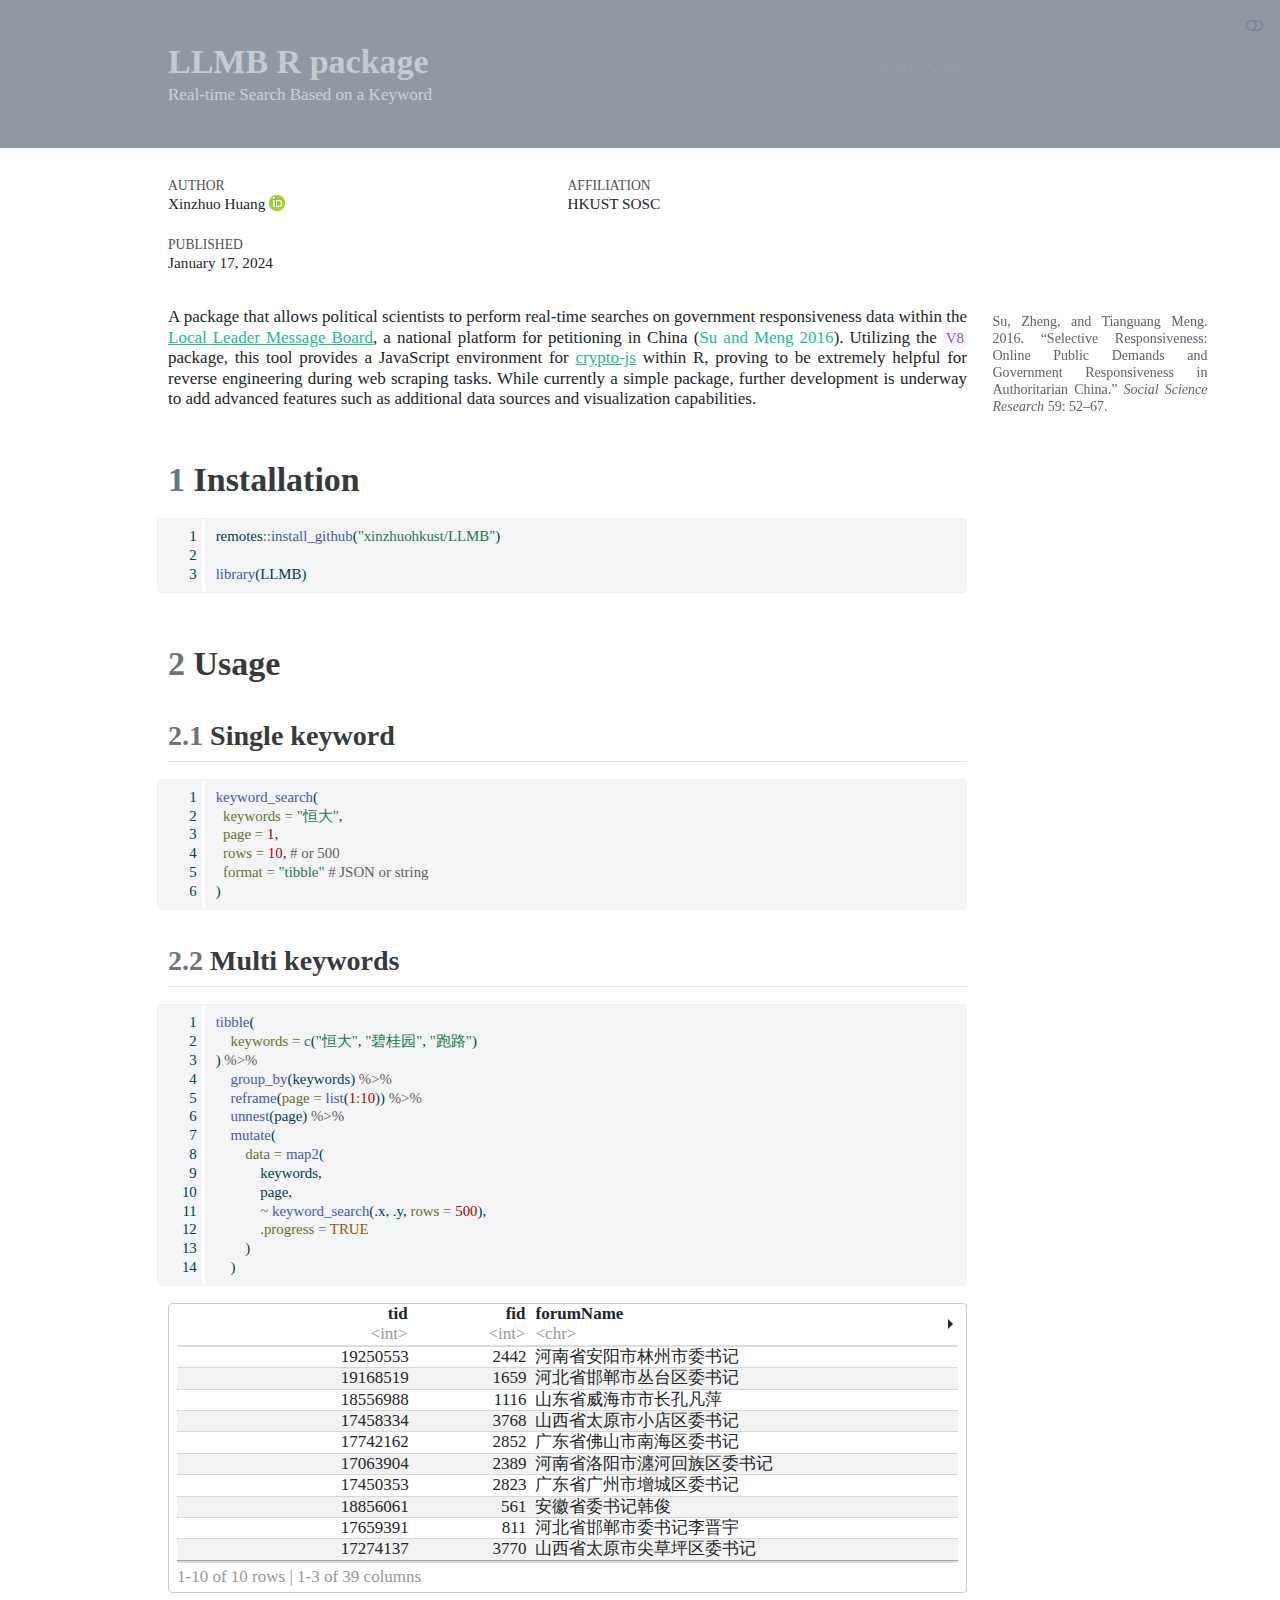
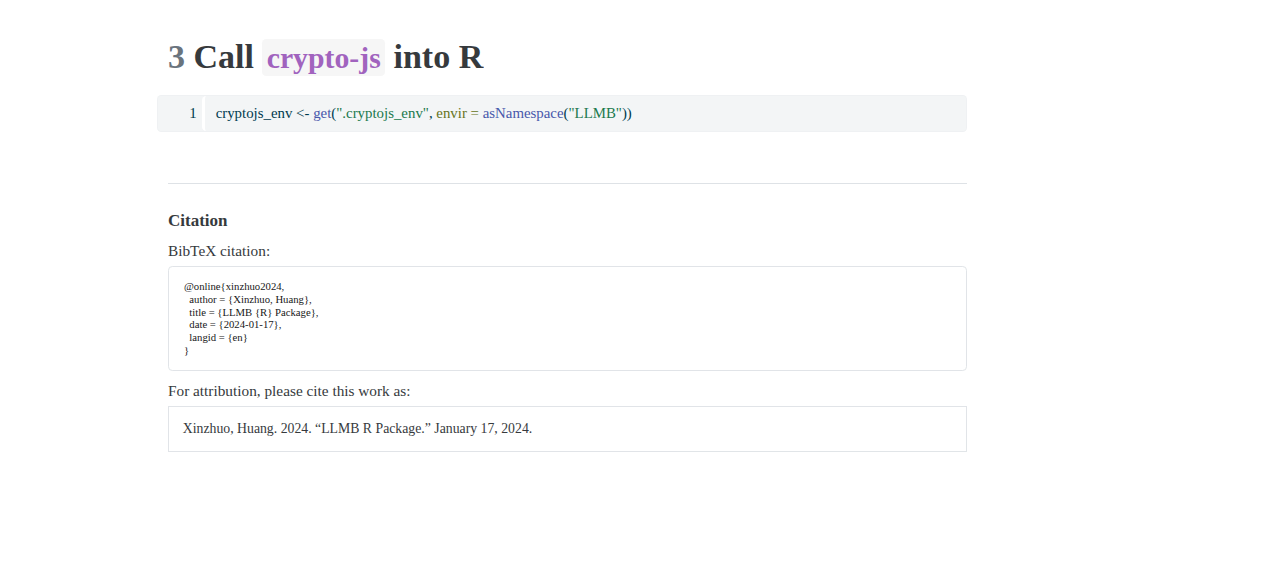
==== commit 74ac8d3f: "Wed, Jan 17, 2024 12:27:02 AM" ====
--- a/LLMB.html
+++ b/LLMB.html
@@ -7,7 +7,7 @@
 <meta name="viewport" content="width=device-width, initial-scale=1.0, user-scalable=yes">
 
 <meta name="author" content="Xinzhuo Huang">
-<meta name="dcterms.date" content="2024-01-16">
+<meta name="dcterms.date" content="2024-01-17">
 <meta name="description" content="Real-time Search Based on a Keyword">
 
 <title>LLMB R package</title>
@@ -145,7 +145,7 @@
       <div>
       <div class="quarto-title-meta-heading">Published</div>
       <div class="quarto-title-meta-contents">
-        <p class="date">January 16, 2024</p>
+        <p class="date">January 17, 2024</p>
       </div>
     </div>
     
@@ -177,8 +177,8 @@
 </section>
 <section id="usage" class="level1" data-number="2">
 <h1 data-number="2"><span class="header-section-number">2</span> Usage</h1>
-<section id="single-keywords" class="level2" data-number="2.1">
-<h2 data-number="2.1" class="anchored" data-anchor-id="single-keywords"><span class="header-section-number">2.1</span> Single keywords</h2>
+<section id="single-keyword" class="level2" data-number="2.1">
+<h2 data-number="2.1" class="anchored" data-anchor-id="single-keyword"><span class="header-section-number">2.1</span> Single keyword</h2>
 <div class="cell">
 <div class="sourceCode cell-code" id="cb2"><pre class="sourceCode numberSource r number-lines code-with-copy"><code class="sourceCode r"><span id="cb2-1"><a href="#cb2-1"></a><span class="fu">keyword_search</span>(</span>
 <span id="cb2-2"><a href="#cb2-2"></a>  <span class="at">keywords =</span> <span class="st">"恒大"</span>,</span>
@@ -231,11 +231,11 @@
 <div id="quarto-appendix" class="default"><section class="quarto-appendix-contents"><h2 class="anchored quarto-appendix-heading">Citation</h2><div><div class="quarto-appendix-secondary-label">BibTeX citation:</div><pre class="sourceCode code-with-copy quarto-appendix-bibtex"><code class="sourceCode bibtex">@online{xinzhuo2024,
   author = {Xinzhuo, Huang},
   title = {LLMB {R} Package},
-  date = {2024-01-16},
+  date = {2024-01-17},
   langid = {en}
 }
 </code><button title="Copy to Clipboard" class="code-copy-button"><i class="bi"></i></button></pre><div class="quarto-appendix-secondary-label">For attribution, please cite this work as:</div><div id="ref-xinzhuo2024" class="csl-entry quarto-appendix-citeas" role="listitem">
-Xinzhuo, Huang. 2024. <span>“LLMB R Package.”</span> January 16, 2024.
+Xinzhuo, Huang. 2024. <span>“LLMB R Package.”</span> January 17, 2024.
 </div></div></section></div></main>
 <!-- /main column -->
 <script id="quarto-html-after-body" type="application/javascript">
@@ -707,7 +707,7 @@
 <span id="cb5-68"><a href="#cb5-68"></a></span>
 <span id="cb5-69"><a href="#cb5-69"></a><span class="fu"># Usage </span></span>
 <span id="cb5-70"><a href="#cb5-70"></a></span>
-<span id="cb5-71"><a href="#cb5-71"></a><span class="fu">## Single keywords</span></span>
+<span id="cb5-71"><a href="#cb5-71"></a><span class="fu">## Single keyword</span></span>
 <span id="cb5-74"><a href="#cb5-74"></a><span class="in">```{r}</span></span>
 <span id="cb5-75"><a href="#cb5-75"></a><span class="co">#| eval: false</span></span>
 <span id="cb5-76"><a href="#cb5-76"></a><span class="co">#| code-fold: false</span></span>
